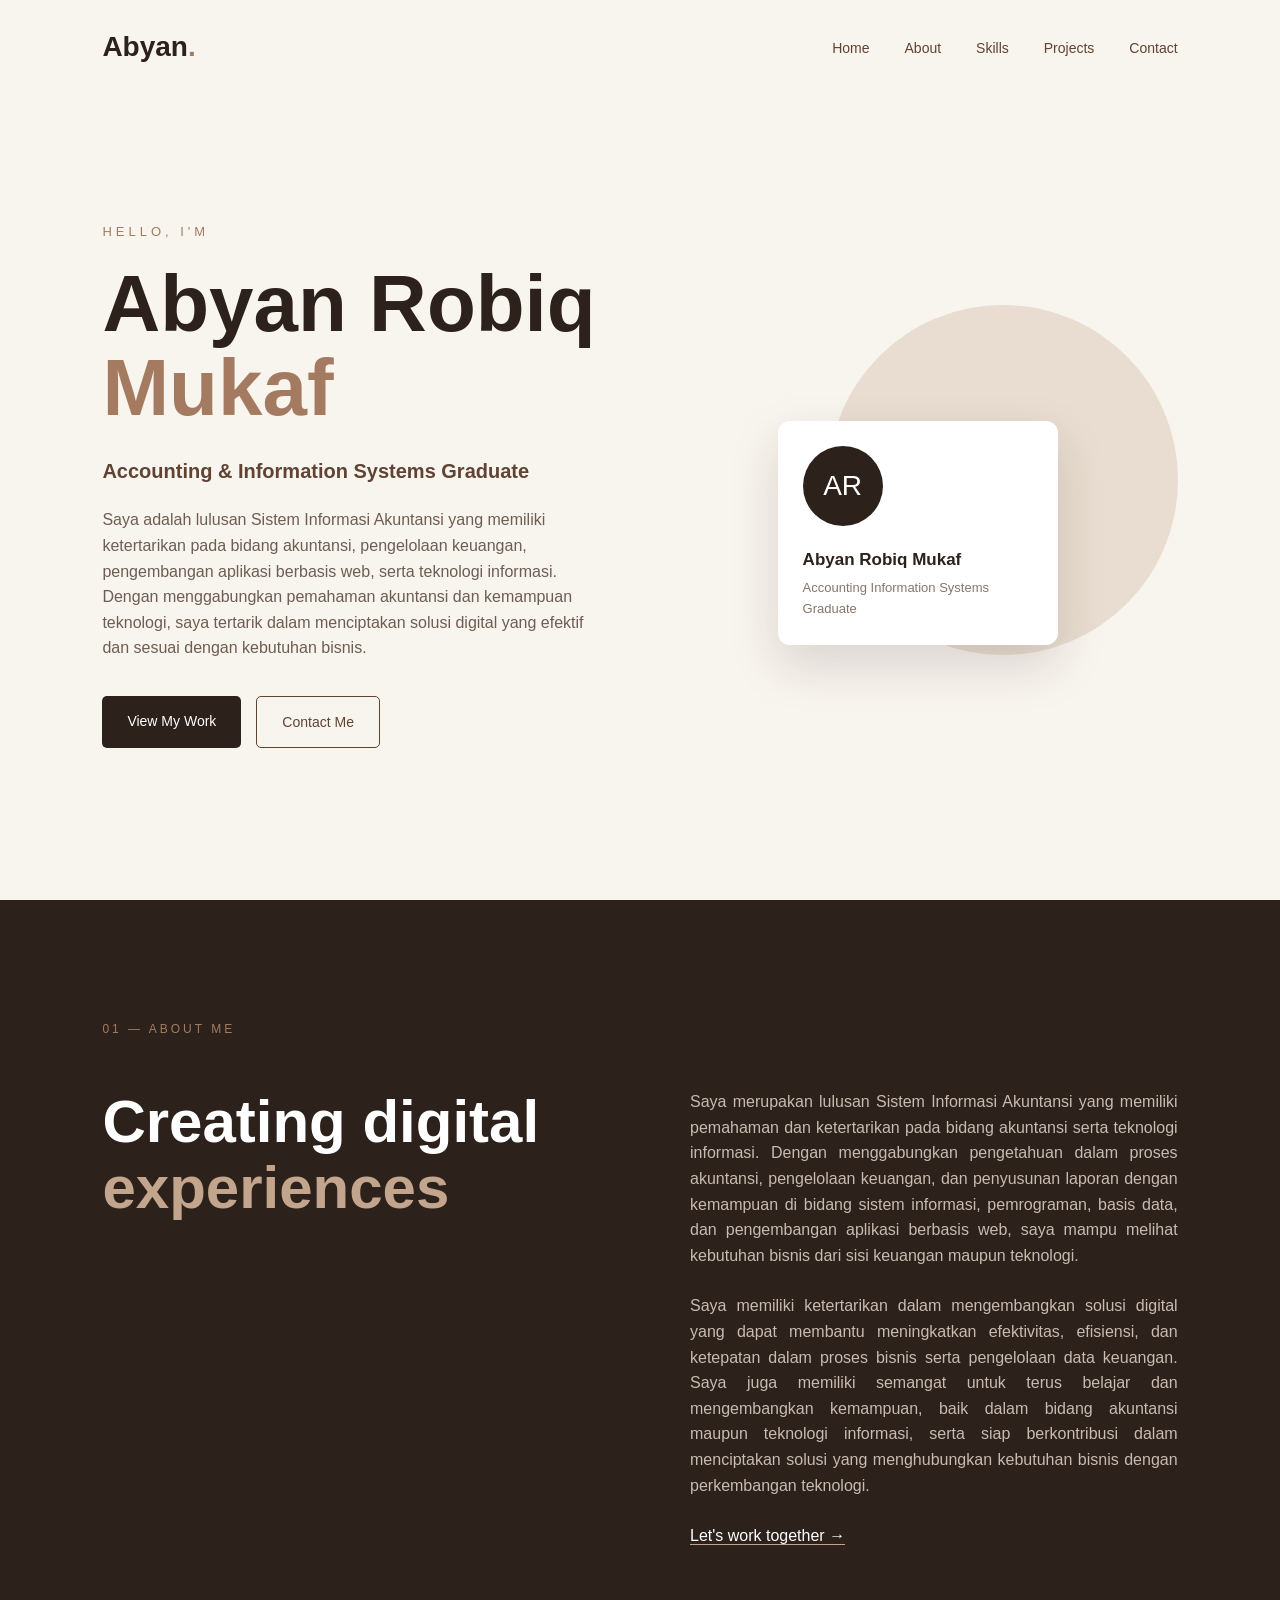
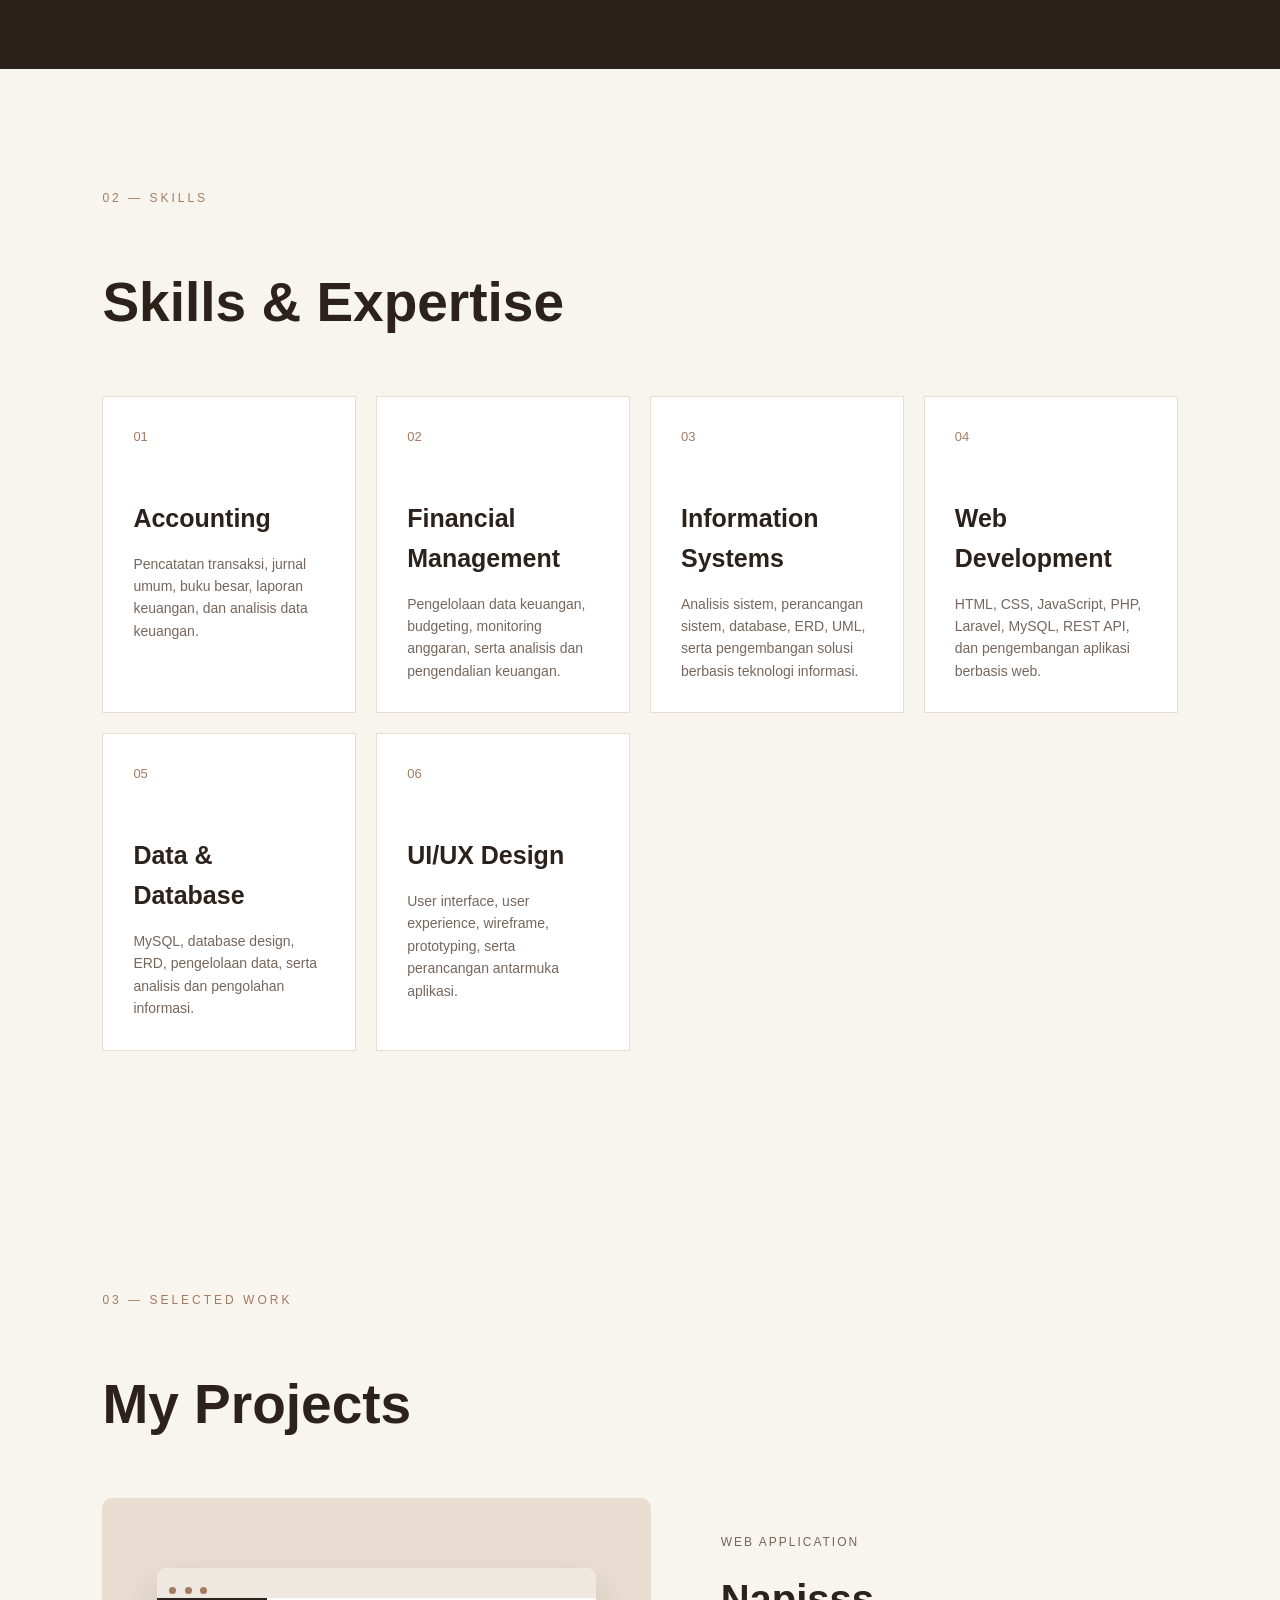
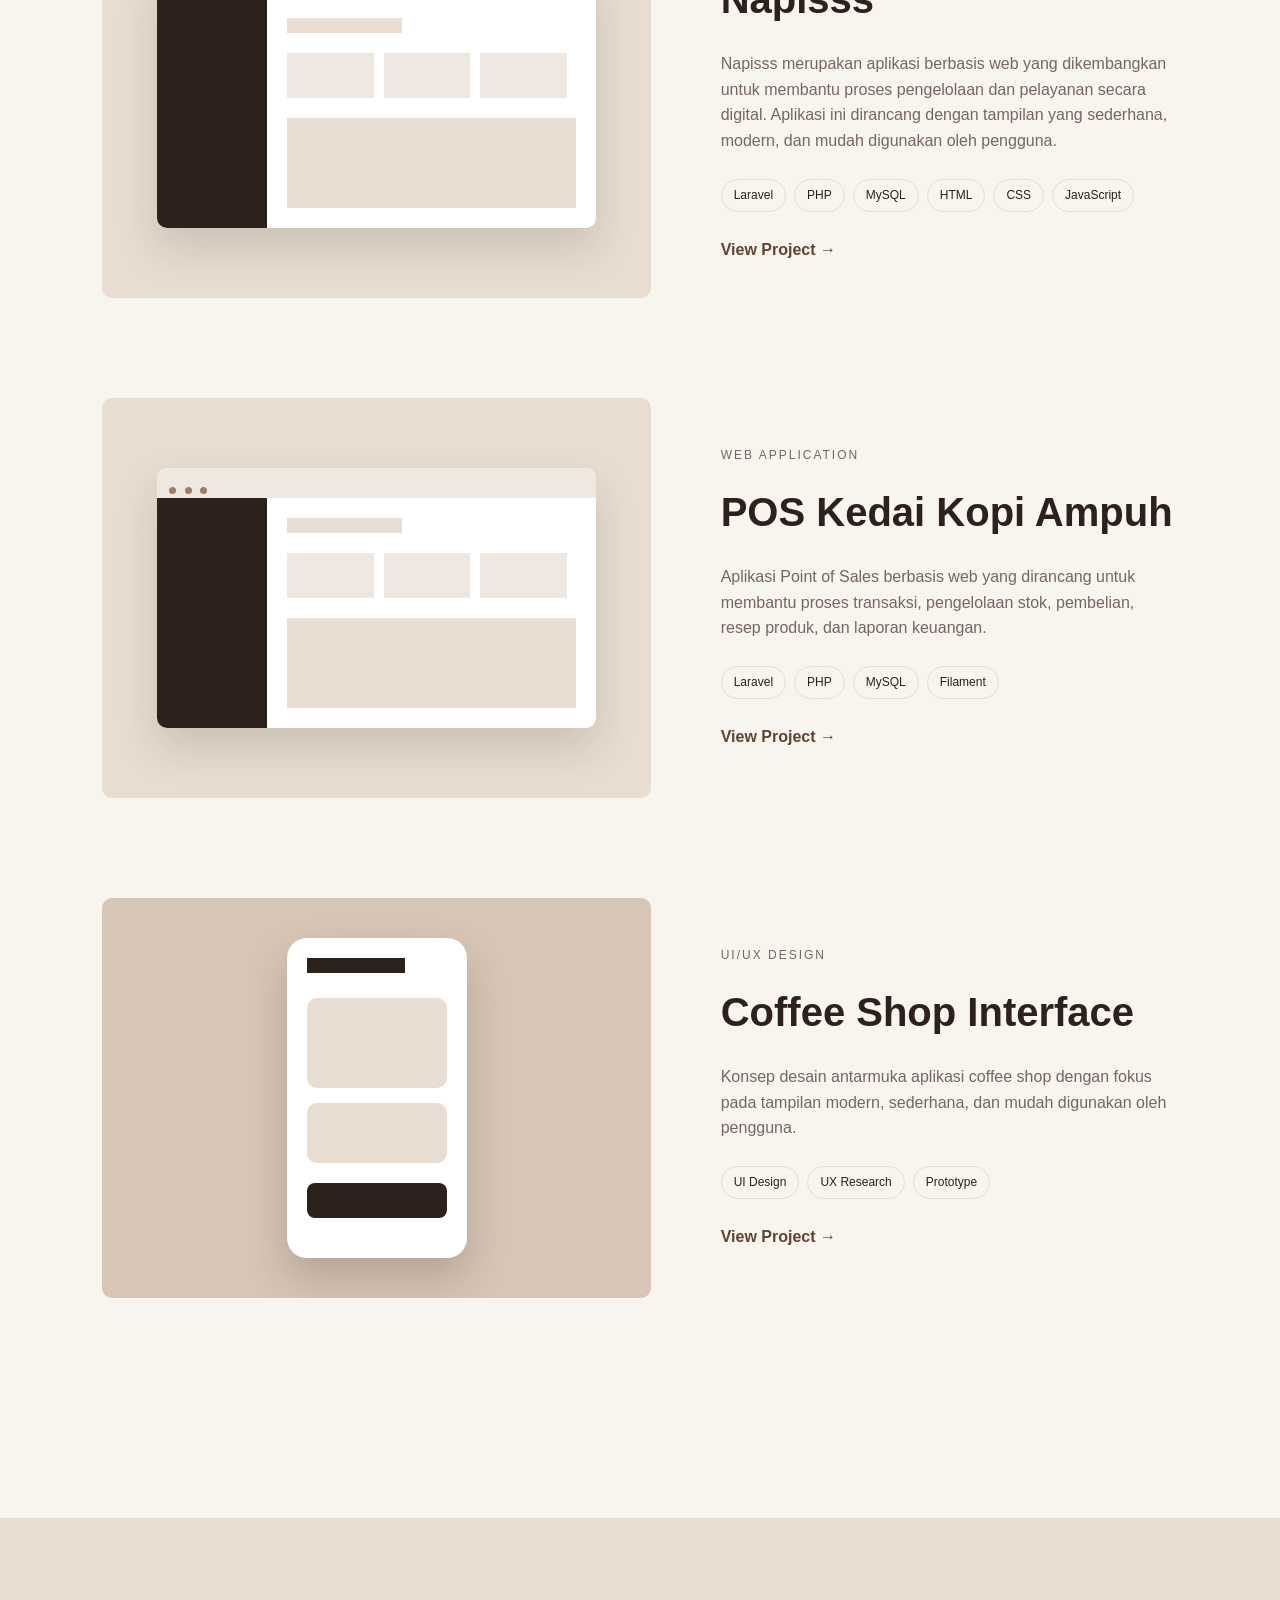
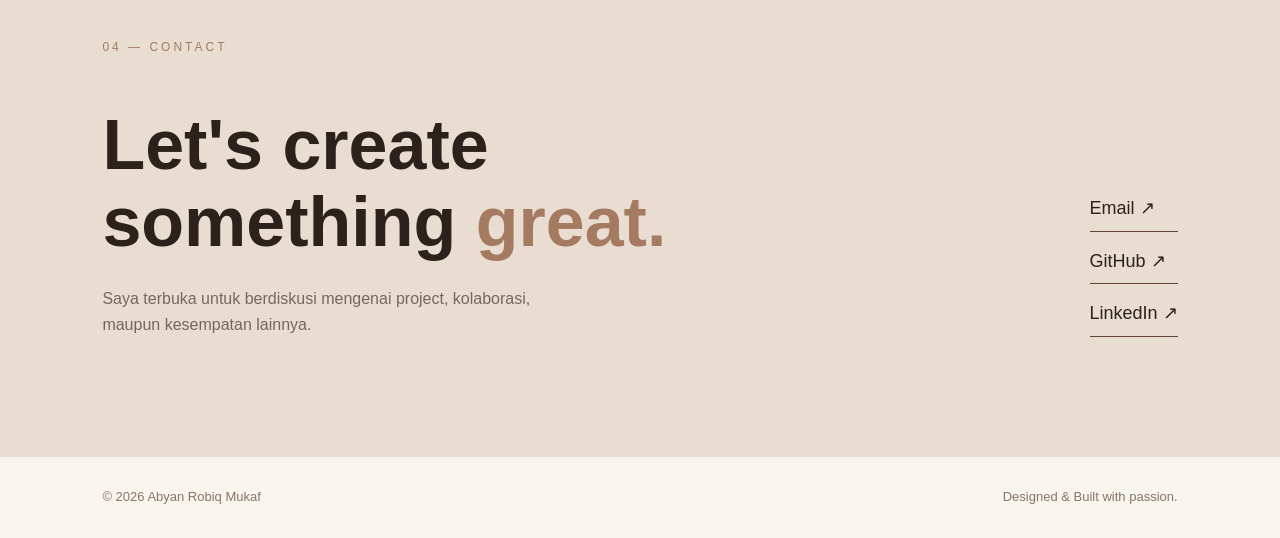
==== index.html @ 568ecbd1 "Rename Index.html to index.html" ====
<!DOCTYPE html>
<html lang="id">
<head>
    <meta charset="UTF-8">
    <meta name="viewport" content="width=device-width, initial-scale=1.0">

    <title>Abyan Robiq Mukaf | Portfolio</title>

    <link rel="stylesheet" href="style.css">
</head>

<body>

    <!-- NAVBAR -->
    <header class="header">
        <nav class="navbar">

            <a href="#home" class="logo">
                Abyan<span>.</span>
            </a>

            <ul class="nav-menu">
                <li><a href="#home">Home</a></li>
                <li><a href="#about">About</a></li>
                <li><a href="#skills">Skills</a></li>
                <li><a href="#projects">Projects</a></li>
                <li><a href="#contact">Contact</a></li>
            </ul>

            <button class="menu-toggle" id="menuToggle">
                ☰
            </button>

        </nav>
    </header>


    <!-- HERO -->
    <section class="hero" id="home">

        <div class="hero-content">

            <p class="small-title">
                HELLO, I'M
            </p>

            <h1>
                Abyan Robiq<br>
                <span>Mukaf</span>
            </h1>

            <h2>
                Accounting & Information Systems Graduate
            </h2>

            <p class="hero-description">
                Saya adalah lulusan Sistem Informasi Akuntansi yang memiliki ketertarikan pada bidang akuntansi, pengelolaan keuangan, pengembangan aplikasi berbasis web, serta teknologi informasi. Dengan menggabungkan pemahaman akuntansi dan kemampuan teknologi, saya tertarik dalam menciptakan solusi digital yang efektif dan sesuai dengan kebutuhan bisnis.
            </p>

            <div class="hero-buttons">

                <a href="#projects" class="btn primary-btn">
                    View My Work
                </a>

                <a href="#contact" class="btn secondary-btn">
                    Contact Me
                </a>

            </div>

        </div>


        <div class="hero-visual">

            <div class="circle-background"></div>

            <div class="profile-card">

                <div class="profile-icon">
                    AR
                </div>

                <div class="profile-info">
    <h3>Abyan Robiq Mukaf</h3>
    <p>Accounting Information Systems Graduate</p>
</div>

            </div>

        </div>

    </section>


    <!-- ABOUT -->
    <section class="about section" id="about">

        <div class="section-label">
            01 — ABOUT ME
        </div>

        <div class="about-content">

            <div class="about-title">

                <h2>
                    Creating digital<br>
                    <span>experiences</span>
                </h2>

            </div>

            <div class="about-text">

                <p>
                   Saya merupakan lulusan Sistem Informasi Akuntansi yang memiliki pemahaman dan ketertarikan pada bidang akuntansi serta teknologi informasi. Dengan menggabungkan pengetahuan dalam proses akuntansi, pengelolaan keuangan, dan penyusunan laporan dengan kemampuan di bidang sistem informasi, pemrograman, basis data, dan pengembangan aplikasi berbasis web, saya mampu melihat kebutuhan bisnis dari sisi keuangan maupun teknologi.
                </p>
                <p>
    Saya memiliki ketertarikan dalam mengembangkan solusi digital yang dapat membantu meningkatkan efektivitas, efisiensi, dan ketepatan dalam proses bisnis serta pengelolaan data keuangan. Saya juga memiliki semangat untuk terus belajar dan mengembangkan kemampuan, baik dalam bidang akuntansi maupun teknologi informasi, serta siap berkontribusi dalam menciptakan solusi yang menghubungkan kebutuhan bisnis dengan perkembangan teknologi.
                </p>

                <a href="#contact" class="text-link">
                    Let's work together →
                </a>

            </div>

        </div>

    </section>


    <!-- SKILLS -->
   <section class="skills section" id="skills">

    <div class="section-label">
        02 — SKILLS
    </div>

    <h2 class="section-title">
        Skills & Expertise
    </h2>

    <div class="skills-grid">

        <div class="skill-card">
            <div class="skill-number">01</div>
            <h3>Accounting</h3>
            <p>
                Pencatatan transaksi, jurnal umum,
                buku besar, laporan keuangan,
                dan analisis data keuangan.
            </p>
        </div>

        <div class="skill-card">
            <div class="skill-number">02</div>
            <h3>Financial Management</h3>
            <p>
                Pengelolaan data keuangan, budgeting,
                monitoring anggaran, serta analisis
                dan pengendalian keuangan.
            </p>
        </div>

        <div class="skill-card">
            <div class="skill-number">03</div>
            <h3>Information Systems</h3>
            <p>
                Analisis sistem, perancangan sistem,
                database, ERD, UML, serta pengembangan
                solusi berbasis teknologi informasi.
            </p>
        </div>

        <div class="skill-card">
            <div class="skill-number">04</div>
            <h3>Web Development</h3>
            <p>
                HTML, CSS, JavaScript, PHP, Laravel,
                MySQL, REST API, dan pengembangan
                aplikasi berbasis web.
            </p>
        </div>

        <div class="skill-card">
            <div class="skill-number">05</div>
            <h3>Data & Database</h3>
            <p>
                MySQL, database design, ERD,
                pengelolaan data, serta analisis
                dan pengolahan informasi.
            </p>
        </div>

        <div class="skill-card">
            <div class="skill-number">06</div>
            <h3>UI/UX Design</h3>
            <p>
                User interface, user experience,
                wireframe, prototyping, serta
                perancangan antarmuka aplikasi.
            </p>
        </div>

    </div>

</section>


    <!-- PROJECTS -->
    <section class="projects section" id="projects">

        <div class="section-label">
            03 — SELECTED WORK
        </div>

        <h2 class="section-title">
            My Projects
        </h2>

        <!-- PROJECT 1 -->
<div class="project-card">

    <div class="project-image project-one">

        <div class="mockup-window">

            <div class="window-header">
                <span></span>
                <span></span>
                <span></span>
            </div>

            <div class="dashboard-content">

                <div class="dashboard-sidebar"></div>

                <div class="dashboard-main">

                    <div class="dashboard-title"></div>

                    <div class="dashboard-boxes">
                        <div></div>
                        <div></div>
                        <div></div>
                    </div>

                    <div class="dashboard-chart"></div>

                </div>

            </div>

        </div>

    </div>


    <div class="project-info">

        <p class="project-category">
            WEB APPLICATION
        </p>

        <h3>
            Napisss
        </h3>

        <p>
            Napisss merupakan aplikasi berbasis web yang dikembangkan
            untuk membantu proses pengelolaan dan pelayanan secara digital.
            Aplikasi ini dirancang dengan tampilan yang sederhana,
            modern, dan mudah digunakan oleh pengguna.
        </p>

        <div class="project-tech">

            <span>Laravel</span>
            <span>PHP</span>
            <span>MySQL</span>
            <span>HTML</span>
            <span>CSS</span>
            <span>JavaScript</span>

        </div>

        <a
            href="http://napisss.poyekterapan1.com/"
            class="project-link"
            target="_blank"
        >
            View Project →
        </a>

    </div>

</div>

</div>
        <!-- PROJECT 2 -->
        <div class="project-card">

            <div class="project-image project-one">

                <div class="mockup-window">

                    <div class="window-header">
                        <span></span>
                        <span></span>
                        <span></span>
                    </div>

                    <div class="dashboard-content">

                        <div class="dashboard-sidebar"></div>

                        <div class="dashboard-main">

                            <div class="dashboard-title"></div>

                            <div class="dashboard-boxes">
                                <div></div>
                                <div></div>
                                <div></div>
                            </div>

                            <div class="dashboard-chart"></div>

                        </div>

                    </div>

                </div>

            </div>


            <div class="project-info">

                <p class="project-category">
                    WEB APPLICATION
                </p>

                <h3>
                    POS Kedai Kopi Ampuh
                </h3>

                <p>
                    Aplikasi Point of Sales berbasis web yang dirancang
                    untuk membantu proses transaksi, pengelolaan stok,
                    pembelian, resep produk, dan laporan keuangan.
                </p>

                <div class="project-tech">
                    <span>Laravel</span>
                    <span>PHP</span>
                    <span>MySQL</span>
                    <span>Filament</span>
                </div>

                <a href="project-pos.html" class="project-link">
                    View Project →
                </a>

            </div>

        </div>

        <!-- PROJECT 3 -->
        <div class="project-card">

            <div class="project-image project-two">

                <div class="mobile-ui">

                    <div class="mobile-header"></div>

                    <div class="mobile-card"></div>

                    <div class="mobile-card small"></div>

                    <div class="mobile-button"></div>

                </div>

            </div>


            <div class="project-info">

                <p class="project-category">
                    UI/UX DESIGN
                </p>

                <h3>
                    Coffee Shop Interface
                </h3>

                <p>
                    Konsep desain antarmuka aplikasi coffee shop
                    dengan fokus pada tampilan modern, sederhana,
                    dan mudah digunakan oleh pengguna.
                </p>

                <div class="project-tech">
                    <span>UI Design</span>
                    <span>UX Research</span>
                    <span>Prototype</span>
                </div>

                <a href="#" class="project-link">
                    View Project →
                </a>

            </div>

        </div>

    </section>


    <!-- CONTACT -->
    <section class="contact section" id="contact">

        <div class="section-label">
            04 — CONTACT
        </div>

        <div class="contact-content">

            <div>

                <h2>
                    Let's create<br>
                    something <span>great.</span>
                </h2>

                <p>
                    Saya terbuka untuk berdiskusi mengenai project,
                    kolaborasi, maupun kesempatan lainnya.
                </p>

            </div>


            <div class="contact-links">

                <a href="mailto:abyanrobiqmukaf@gmail.com">
                    Email ↗
                </a>

                <a href="https://github.com/Abyanrobiq"
                    target="_blank">
                    GitHub ↗
                </a>

                <a  href="https://www.linkedin.com/in/username-kamu/"
                    target="_blank">
                    LinkedIn ↗
                </a>

            </div>

        </div>

    </section>


    <!-- FOOTER -->
    <footer>

        <p>
            © 2026 Abyan Robiq Mukaf
        </p>

        <p>
            Designed & Built with passion.
        </p>

    </footer>


    <script src="script.js"></script>

</body>
</html>
---- style.css ----
* {
  margin: 0;
  padding: 0;
  box-sizing: border-box;
  }

html {
scroll-behavior: smooth;
}

body {
font-family: Arial, sans-serif;
background: #f8f4ee;
color: #2c211b;
line-height: 1.6;
}

a {
text-decoration: none;
color: inherit;
}

ul {
list-style: none;
}

/* =========================
NAVBAR
========================= */

.header {
width: 100%;
padding: 25px 8%;
position: absolute;
top: 0;
left: 0;
z-index: 1000;
}

.navbar {
display: flex;
align-items: center;
justify-content: space-between;
}

.logo {
font-size: 28px;
font-weight: bold;
}

.logo span {
color: #a47b61;
}

.nav-menu {
display: flex;
gap: 35px;
}

.nav-menu a {
color: #604333;
font-size: 14px;
transition: 0.3s;
}

.nav-menu a:hover {
color: #a47b61;
}

.menu-toggle {
display: none;
border: none;
background: none;
font-size: 25px;
cursor: pointer;
}

/* =========================
HERO
========================= */

.hero {
min-height: 100vh;
padding: 150px 8% 80px;
display: flex;
align-items: center;
justify-content: space-between;
gap: 50px;
}

.hero-content {
max-width: 650px;
}

.small-title {
font-size: 13px;
letter-spacing: 4px;
color: #a47b61;
margin-bottom: 20px;
}

.hero h1 {
font-size: 80px;
line-height: 1.05;
}

.hero h1 span {
color: #a47b61;
}

.hero h2 {
font-size: 20px;
color: #604333;
margin-top: 25px;
}

.hero-description {
max-width: 500px;
margin-top: 20px;
color: #6d5d52;
}

.hero-buttons {
display: flex;
gap: 15px;
margin-top: 35px;
}

.btn {
padding: 14px 25px;
border-radius: 5px;
font-size: 14px;
transition: 0.3s;
}

.primary-btn {
background: #2c211b;
color: white;
}

.primary-btn:hover {
background: #604333;
}

.secondary-btn {
border: 1px solid #604333;
color: #604333;
}

.secondary-btn:hover {
background: #e8ddd0;
}

/* =========================
HERO VISUAL
========================= */

.hero-visual {
width: 400px;
height: 400px;
position: relative;
}

.circle-background {
width: 350px;
height: 350px;
border-radius: 50%;
background: #e8ddd0;
position: absolute;
top: 20px;
right: 0;
}

.profile-card {
position: absolute;
width: 280px;
padding: 25px;
background: white;
border-radius: 12px;
box-shadow: 0 20px 50px rgba(44, 33, 27, 0.15);
bottom: 40px;
left: 0;
}

.profile-icon {
width: 80px;
height: 80px;
display: flex;
align-items: center;
justify-content: center;
border-radius: 50%;
background: #2c211b;
color: white;
font-size: 28px;
margin-bottom: 20px;
}

.profile-info h3 {
font-size: 17px;
}

.profile-info p {
color: #88766a;
font-size: 13px;
margin-top: 5px;
}

/* =========================
SECTION
========================= */

.section {
padding: 120px 8%;
}

.section-label {
font-size: 12px;
letter-spacing: 3px;
color: #a47b61;
margin-bottom: 50px;
}

.section-title {
font-size: 55px;
margin-bottom: 50px;
}

/* =========================
ABOUT
========================= */

.about {
background: #2c211b;
color: white;
}

.about-content {
display: grid;
grid-template-columns: 1fr 1fr;
gap: 100px;
}

.about-title h2 {
font-size: 60px;
line-height: 1.1;
}

.about-title span {
color: #c3a58d;
}

.about-text {
color: #c9bbb0;
max-width: 500px;
}

.about-text p {
text-align: justify;
margin-bottom: 25px;
}

.text-link {
color: white;
border-bottom: 1px solid #c3a58d;
}

/* =========================
SKILLS
========================= */

.skills-grid {
display: grid;
grid-template-columns: repeat(4, 1fr);
gap: 20px;
}

.skill-card {
padding: 30px;
background: white;
border: 1px solid #e8ddd0;
transition: 0.3s;
}

.skill-card:hover {
transform: translateY(-8px);
}

.skill-number {
color: #a47b61;
font-size: 13px;
margin-bottom: 50px;
}

.skill-card h3 {
font-size: 25px;
margin-bottom: 15px;
}

.skill-card p {
color: #75675d;
font-size: 14px;
}

/* =========================
PROJECTS
========================= */

.project-card {
display: grid;
grid-template-columns: 1.2fr 1fr;
gap: 70px;
align-items: center;
margin-bottom: 100px;
}

.project-image {
min-height: 400px;
display: flex;
align-items: center;
justify-content: center;
border-radius: 10px;
overflow: hidden;
}

.project-one {
background: #e8ddd0;
}

.project-two {
background: #d7c5b5;
}

/* =========================
DASHBOARD
========================= */

.mockup-window {
width: 80%;
background: white;
border-radius: 10px;
overflow: hidden;
box-shadow: 0 20px 40px rgba(44, 33, 27, 0.15);
}

.window-header {
height: 30px;
padding: 8px 12px;
background: #eee8e1;
}

.window-header span {
display: inline-block;
width: 7px;
height: 7px;
border-radius: 50%;
background: #a47b61;
margin-right: 4px;
}

.dashboard-content {
display: flex;
height: 230px;
}

.dashboard-sidebar {
width: 25%;
background: #2c211b;
}

.dashboard-main {
width: 75%;
padding: 20px;
}

.dashboard-title {
width: 40%;
height: 15px;
background: #e8ddd0;
margin-bottom: 20px;
}

.dashboard-boxes {
display: flex;
gap: 10px;
}

.dashboard-boxes div {
width: 30%;
height: 45px;
background: #eee8e1;
}

.dashboard-chart {
height: 90px;
margin-top: 20px;
background: #e8ddd0;
}

/* =========================
MOBILE UI
========================= */

.mobile-ui {
width: 180px;
height: 320px;
background: white;
border-radius: 20px;
padding: 20px;
box-shadow: 0 20px 40px rgba(44, 33, 27, 0.2);
}

.mobile-header {
width: 70%;
height: 15px;
background: #2c211b;
margin-bottom: 25px;
}

.mobile-card {
width: 100%;
height: 90px;
border-radius: 10px;
background: #e8ddd0;
margin-bottom: 15px;
}

.mobile-card.small {
height: 60px;
}

.mobile-button {
width: 100%;
height: 35px;
border-radius: 8px;
background: #2c211b;
margin-top: 20px;
}

/* =========================
PROJECT INFO
========================= */

.project-category {
color: #a47b61;
font-size: 12px;
letter-spacing: 2px;
margin-bottom: 15px;
}

.project-info h3 {
font-size: 40px;
margin-bottom: 20px;
}

.project-info > p {
color: #75675d;
}

.project-tech {
display: flex;
flex-wrap: wrap;
gap: 8px;
margin: 25px 0;
}

.project-tech span {
padding: 6px 12px;
border: 1px solid #e8ddd0;
border-radius: 20px;
font-size: 12px;
}

.project-link {
color: #604333;
font-weight: bold;
}

/* =========================
CONTACT
========================= */

.contact {
background: #e8ddd0;
}

.contact-content {
display: flex;
justify-content: space-between;
align-items: end;
gap: 50px;
}

.contact h2 {
font-size: 70px;
line-height: 1.1;
}

.contact h2 span {
color: #a47b61;
}

.contact-content p {
max-width: 450px;
margin-top: 25px;
color: #75675d;
}

.contact-links {
display: flex;
flex-direction: column;
gap: 15px;
}

.contact-links a {
font-size: 18px;
border-bottom: 1px solid #604333;
padding-bottom: 8px;
}

/* =========================
FOOTER
========================= */

footer {
padding: 30px 8%;
display: flex;
justify-content: space-between;
color: #88766a;
font-size: 13px;
}

/* =========================
RESPONSIVE TABLET
========================= */

@media (max-width: 900px) {

```
.header {
    padding: 20px 6%;
}

.nav-menu {
    position: absolute;
    top: 75px;
    right: 6%;

    display: none;

    width: 220px;

    padding: 25px;

    flex-direction: column;
    gap: 20px;

    background: #ffffff;

    border-radius: 10px;

    box-shadow: 0 10px 30px rgba(0, 0, 0, 0.15);
}

.nav-menu.active {
    display: flex;
}

.menu-toggle {
    display: block;
}


.hero {
    min-height: auto;

    padding: 140px 6% 80px;

    flex-direction: column;

    align-items: flex-start;

    gap: 60px;
}

.hero-content {
    max-width: 100%;
}

.hero h1 {
    font-size: 65px;
}

.hero-visual {
    align-self: center;
}


.about-content {
    grid-template-columns: 1fr;
    gap: 40px;
}


.skills-grid {
    grid-template-columns: repeat(2, 1fr);
}


.project-card {
    grid-template-columns: 1fr;
    gap: 40px;
}


.contact-content {
    flex-direction: column;
    align-items: flex-start;
}
```

}

/* =========================
RESPONSIVE MOBILE
========================= */

@media (max-width: 600px) {

```
body {
    overflow-x: hidden;
}


.header {
    padding: 20px 6%;
}

.logo {
    font-size: 24px;
}


.hero {
    padding: 120px 6% 70px;
    gap: 50px;
}

.small-title {
    font-size: 11px;
    letter-spacing: 3px;
}

.hero h1 {
    font-size: 48px;
    line-height: 1.1;
}

.hero h2 {
    font-size: 17px;
    margin-top: 20px;
}

.hero-description {
    font-size: 14px;
    text-align: justify;
}


.hero-buttons {
    width: 100%;
    flex-direction: column;
    gap: 12px;
}

.btn {
    width: 100%;
    text-align: center;
}


.hero-visual {
    width: 100%;
    height: 300px;
    display: flex;
    justify-content: center;
}

.circle-background {
    width: 270px;
    height: 270px;

    top: 10px;

    left: 50%;
    right: auto;

    transform: translateX(-50%);
}

.profile-card {
    width: 230px;

    left: 50%;
    bottom: 10px;

    transform: translateX(-50%);
}


.section {
    padding: 80px 6%;
}

.section-label {
    font-size: 10px;
    letter-spacing: 2px;
    margin-bottom: 35px;
}

.section-title {
    font-size: 40px;
    margin-bottom: 35px;
}


.about-title h2 {
    font-size: 42px;
}

.about-text {
    font-size: 14px;
}

.about-text p {
    text-align: justify;
    margin-bottom: 20px;
}


.skills-grid {
    grid-template-columns: 1fr;
    gap: 15px;
}

.skill-card {
    padding: 25px;
}

.skill-number {
    margin-bottom: 30px;
}


.project-card {
    grid-template-columns: 1fr;
    gap: 30px;
    margin-bottom: 70px;
}

.project-image {
    min-height: 280px;
    width: 100%;
}

.project-info h3 {
    font-size: 30px;
}

.project-info > p {
    font-size: 14px;
    text-align: justify;
}


.mockup-window {
    width: 85%;
}

.dashboard-content {
    height: 180px;
}

.dashboard-main {
    padding: 12px;
}

.dashboard-chart {
    height: 60px;
    margin-top: 12px;
}


.mobile-ui {
    width: 150px;
    height: 270px;
}


.project-tech {
    gap: 6px;
    margin: 20px 0;
}

.project-tech span {
    font-size: 11px;
    padding: 5px 10px;
}


.contact h2 {
    font-size: 45px;
}

.contact-content p {
    font-size: 14px;
    text-align: justify;
}

.contact-links {
    width: 100%;
}

.contact-links a {
    font-size: 16px;
}


footer {
    padding: 25px 6%;
    flex-direction: column;
    gap: 8px;
    font-size: 12px;
}
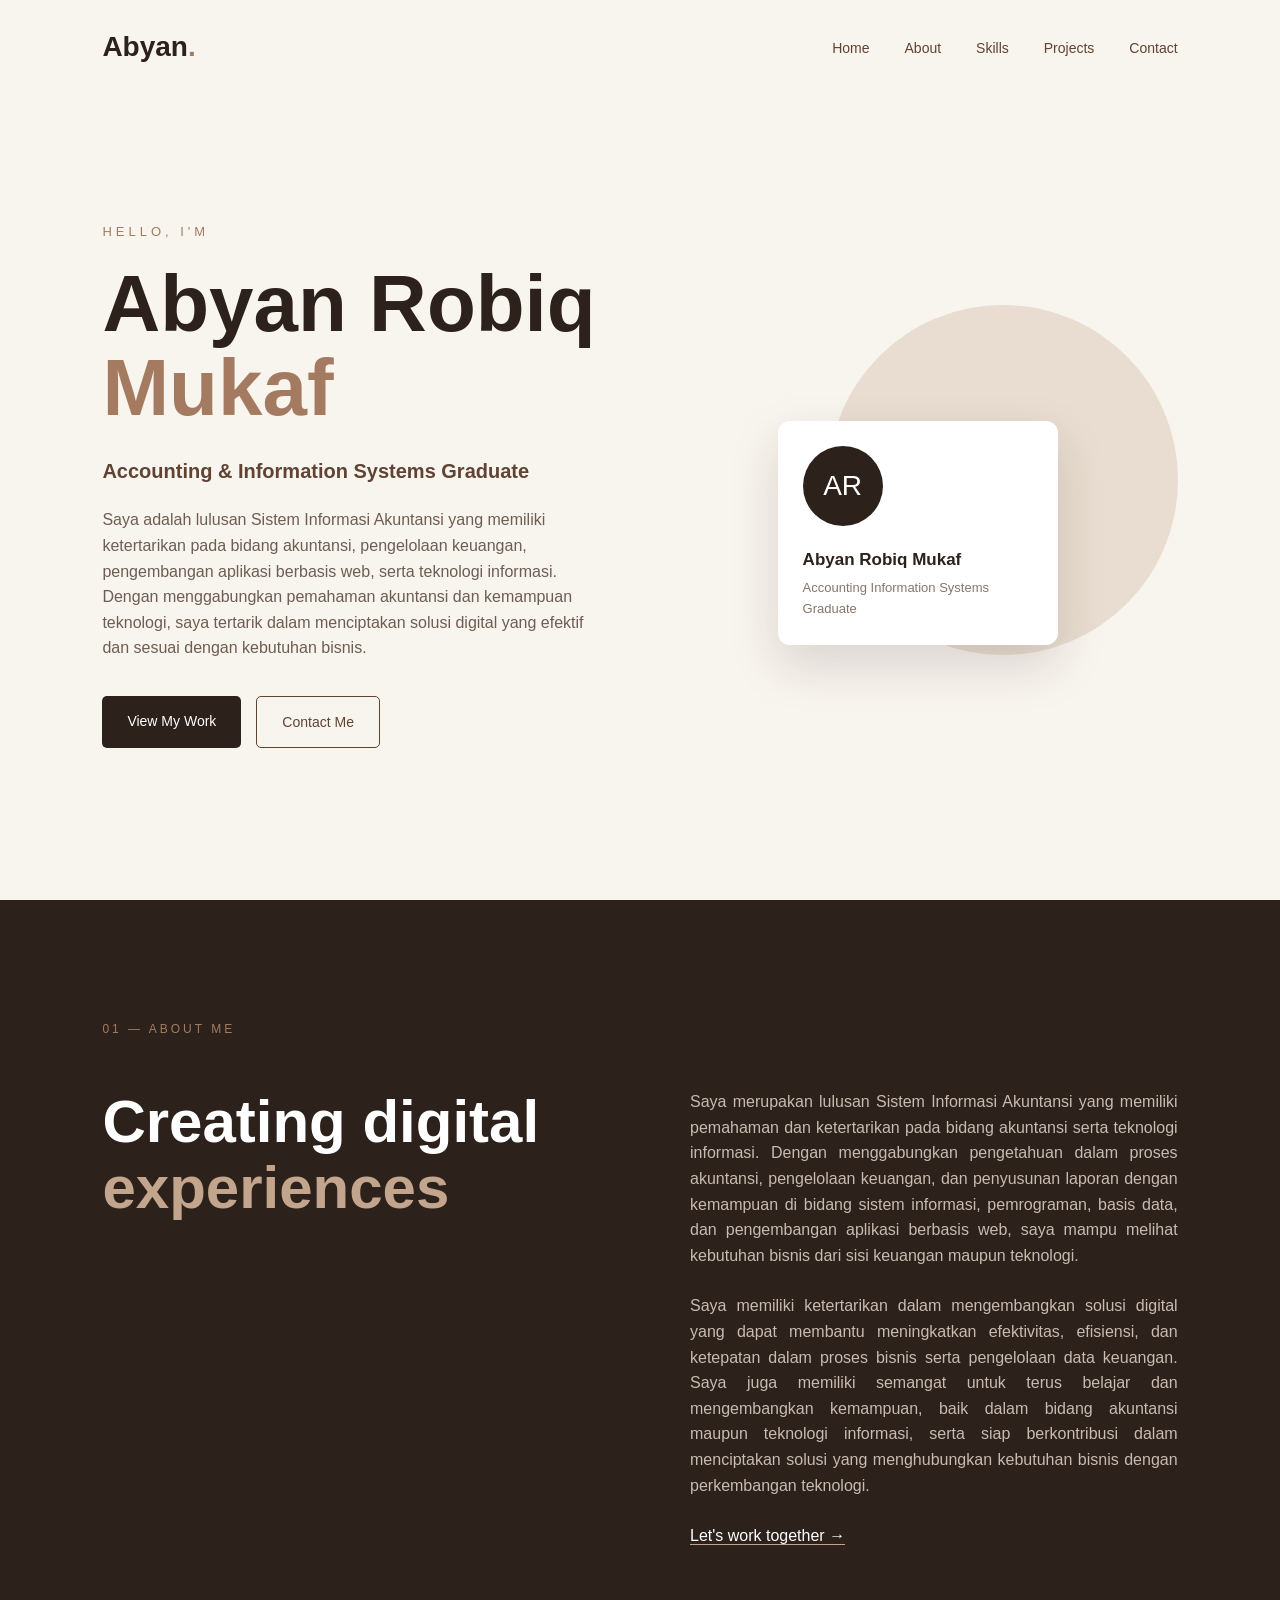
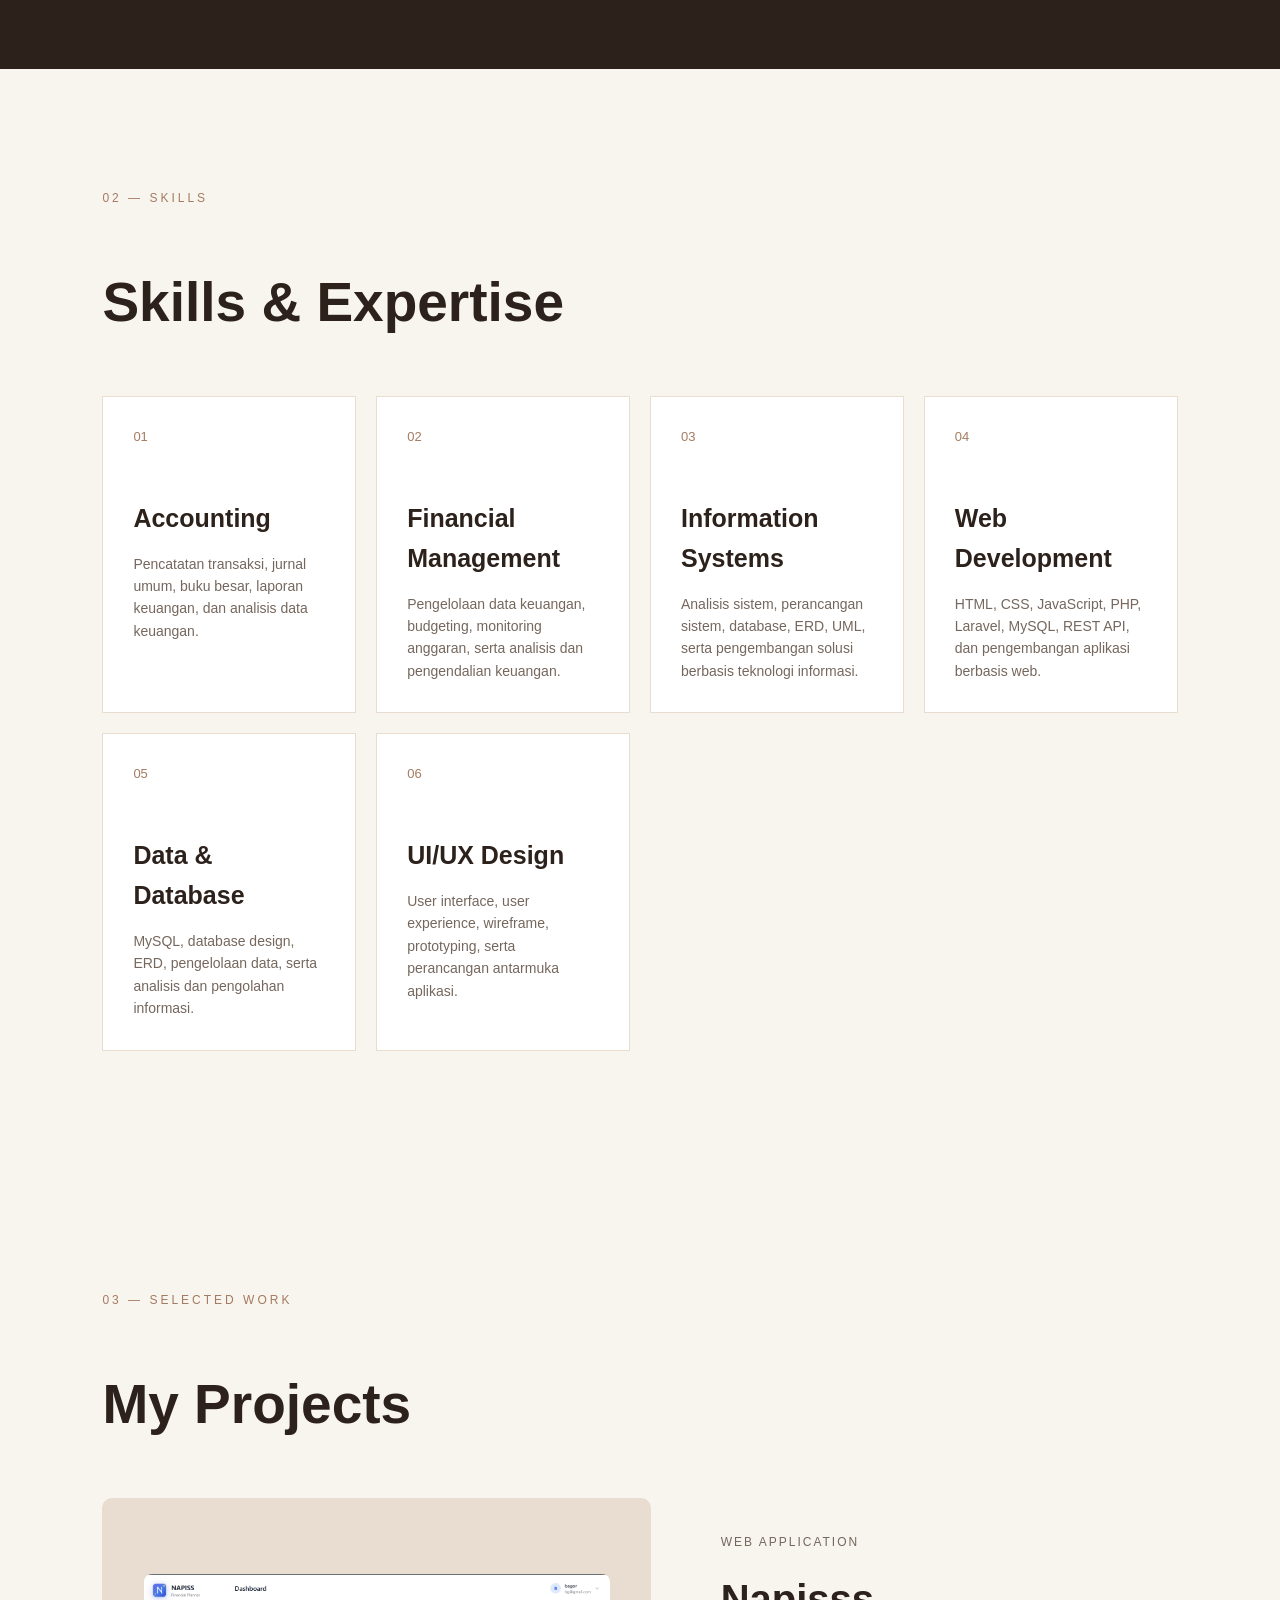
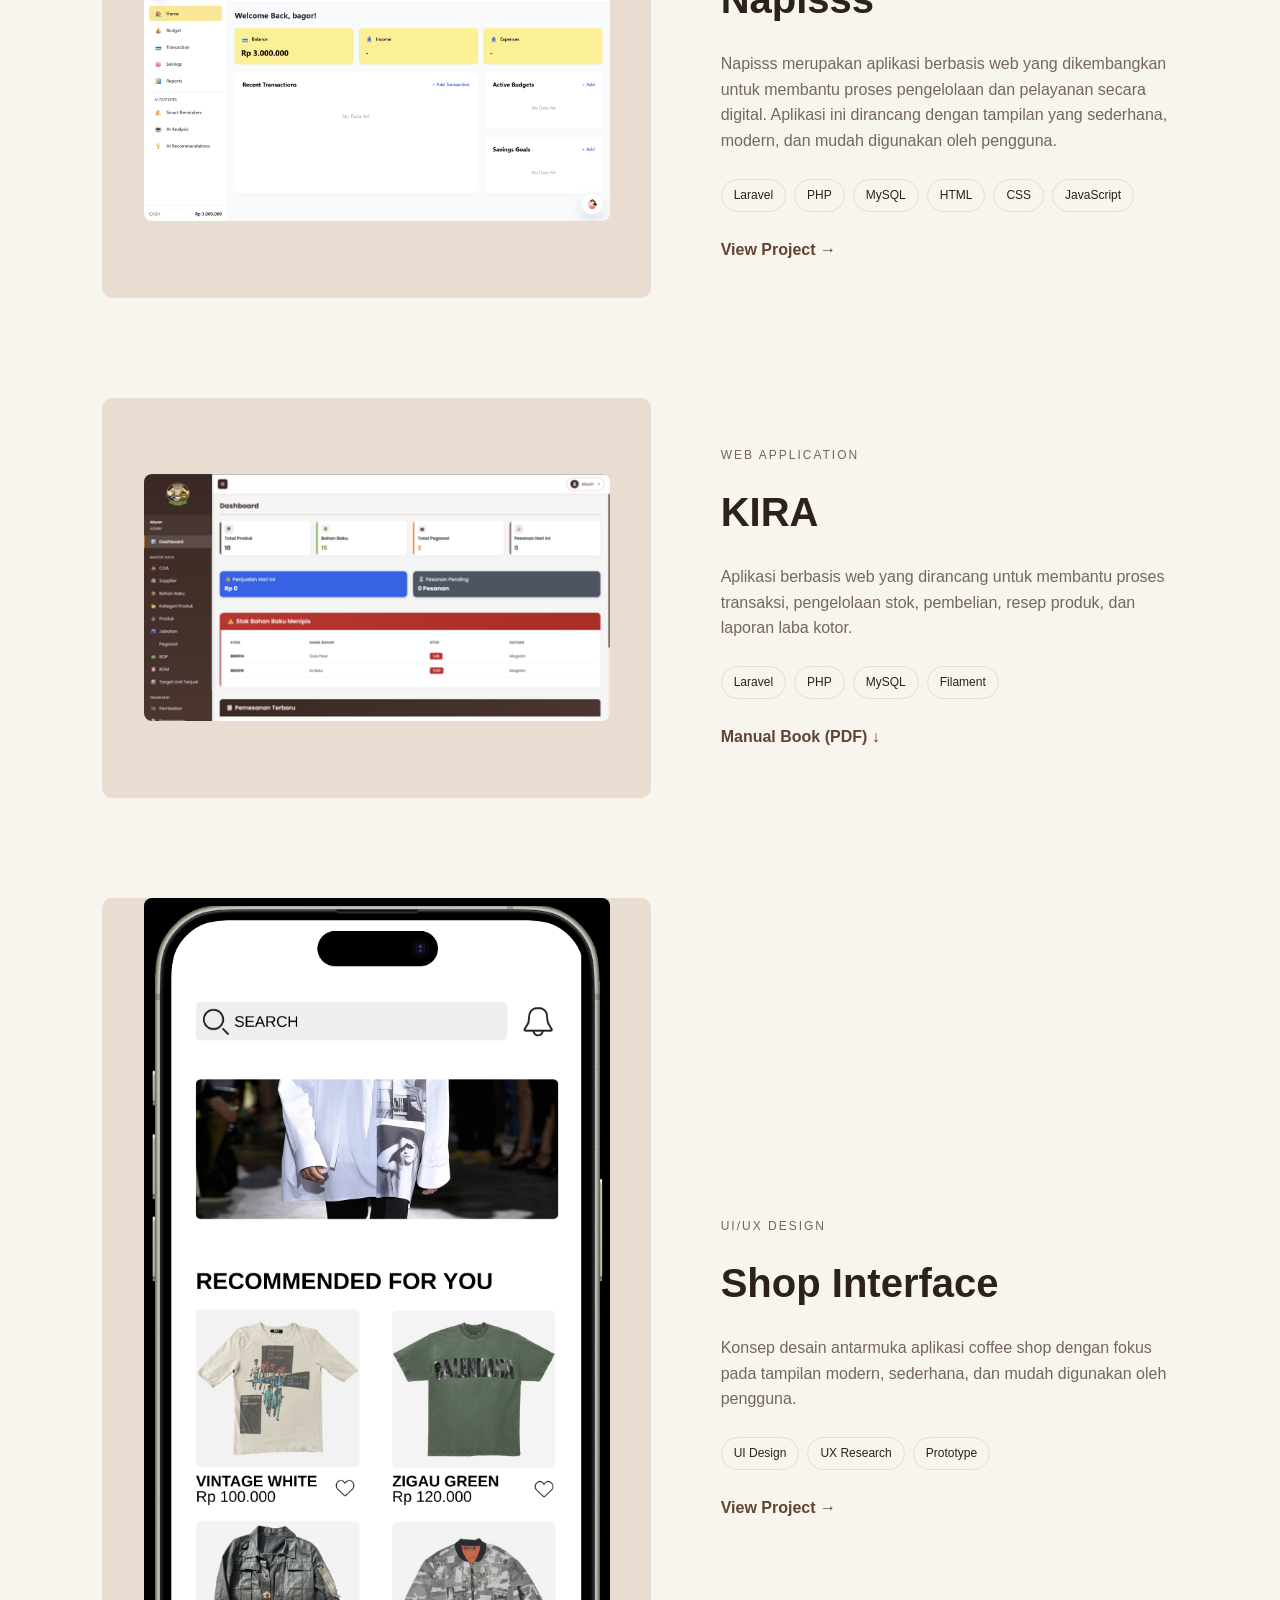
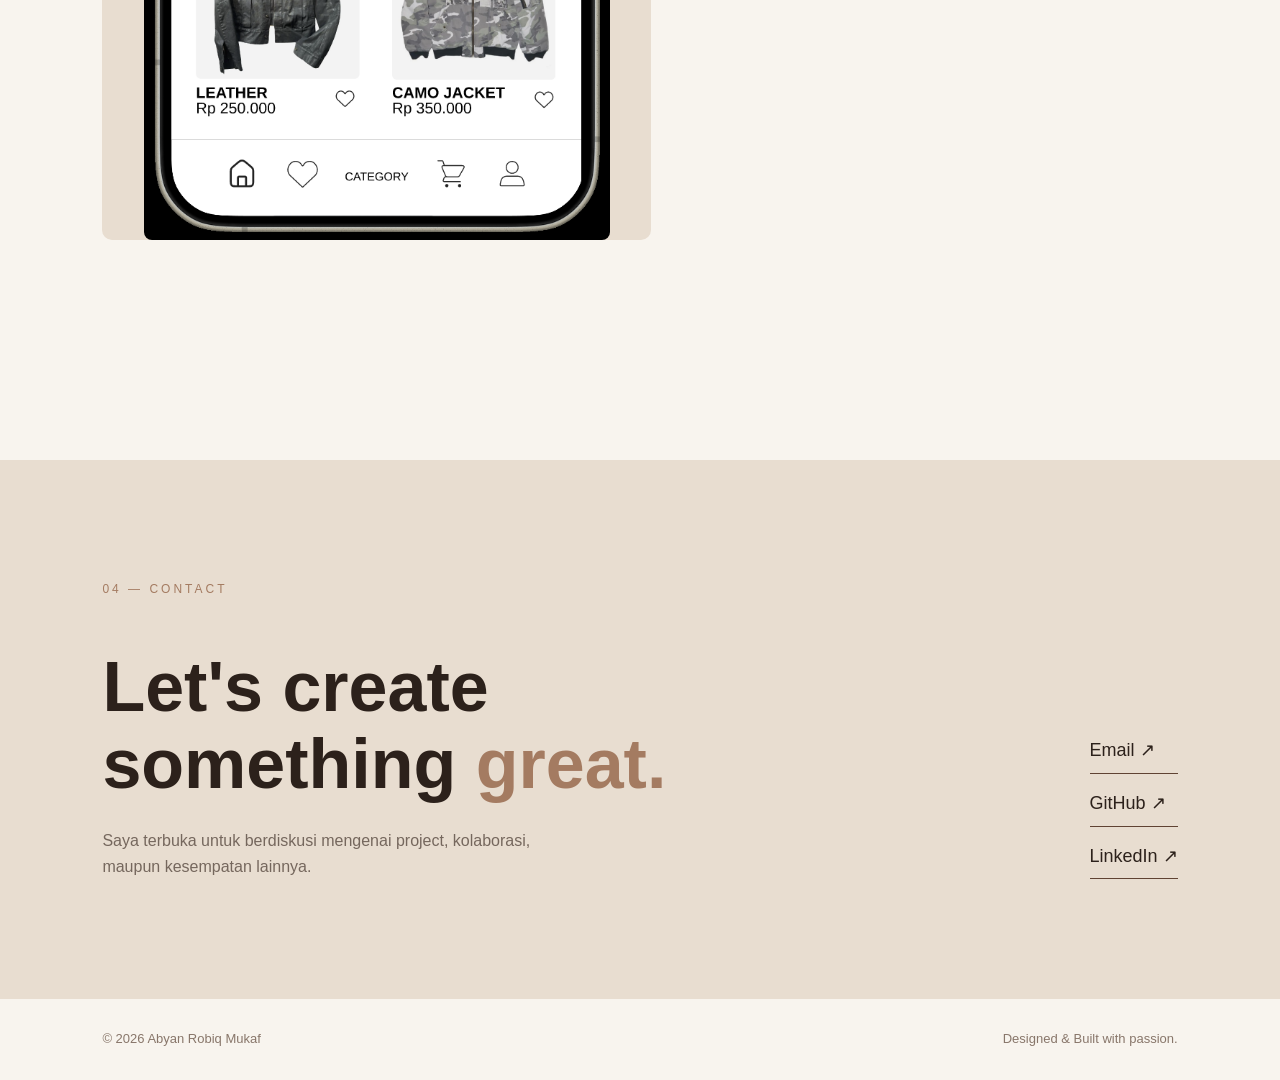
==== commit 677a959f: "Merge remote changes" ====
--- a/index.html
+++ b/index.html
@@ -225,37 +225,7 @@
 <div class="project-card">
 
     <div class="project-image project-one">
-
-        <div class="mockup-window">
-
-            <div class="window-header">
-                <span></span>
-                <span></span>
-                <span></span>
-            </div>
-
-            <div class="dashboard-content">
-
-                <div class="dashboard-sidebar"></div>
-
-                <div class="dashboard-main">
-
-                    <div class="dashboard-title"></div>
-
-                    <div class="dashboard-boxes">
-                        <div></div>
-                        <div></div>
-                        <div></div>
-                    </div>
-
-                    <div class="dashboard-chart"></div>
-
-                </div>
-
-            </div>
-
-        </div>
-
+        <img src="images/napiss-dashboard.png" alt="Napisss Dashboard Screenshot" class="project-screenshot">
     </div>
 
 
@@ -303,39 +273,9 @@
         <!-- PROJECT 2 -->
         <div class="project-card">
 
-            <div class="project-image project-one">
-
-                <div class="mockup-window">
-
-                    <div class="window-header">
-                        <span></span>
-                        <span></span>
-                        <span></span>
-                    </div>
-
-                    <div class="dashboard-content">
-
-                        <div class="dashboard-sidebar"></div>
-
-                        <div class="dashboard-main">
-
-                            <div class="dashboard-title"></div>
-
-                            <div class="dashboard-boxes">
-                                <div></div>
-                                <div></div>
-                                <div></div>
-                            </div>
-
-                            <div class="dashboard-chart"></div>
-
-                        </div>
-
-                    </div>
-
-                </div>
-
-            </div>
+         <div class="project-image project-one">
+        <img src="images/kedaikopi.png" alt="KedaiKopi Dashboard Screenshot" class="project-screenshot">
+    </div>
 
 
             <div class="project-info">
@@ -345,13 +285,13 @@
                 </p>
 
                 <h3>
-                    POS Kedai Kopi Ampuh
+                    KIRA
                 </h3>
 
                 <p>
-                    Aplikasi Point of Sales berbasis web yang dirancang
+                    Aplikasi berbasis web yang dirancang
                     untuk membantu proses transaksi, pengelolaan stok,
-                    pembelian, resep produk, dan laporan keuangan.
+                    pembelian, resep produk, dan laporan laba kotor.
                 </p>
 
                 <div class="project-tech">
@@ -361,9 +301,13 @@
                     <span>Filament</span>
                 </div>
 
-                <a href="project-pos.html" class="project-link">
-                    View Project →
-                </a>
+                <div class="project-links">
+
+    <a href="docs/KIRA_Manual Book 2026.pdf" class="project-link" target="_blank">
+        Manual Book (PDF) ↓
+    </a>
+
+</div>
 
             </div>
 
@@ -372,23 +316,9 @@
         <!-- PROJECT 3 -->
         <div class="project-card">
 
-            <div class="project-image project-two">
-
-                <div class="mobile-ui">
-
-                    <div class="mobile-header"></div>
-
-                    <div class="mobile-card"></div>
-
-                    <div class="mobile-card small"></div>
-
-                    <div class="mobile-button"></div>
-
-                </div>
-
-            </div>
-
-
+           <div class="project-image project-one">
+        <img src="images/Shop.png" alt="Shop Dashboard Screenshot" class="project-screenshot">
+    </div>
             <div class="project-info">
 
                 <p class="project-category">
@@ -396,7 +326,7 @@
                 </p>
 
                 <h3>
-                    Coffee Shop Interface
+                    Shop Interface
                 </h3>
 
                 <p>
@@ -411,7 +341,7 @@
                     <span>Prototype</span>
                 </div>
 
-                <a href="#" class="project-link">
+                <a href="https://www.figma.com/proto/pvRp755vyvvzU2hereXX3X/Shop?node-id=2-2&t=mJ1dwmHOrjZfnAiz-1&scaling=scale-down&content-scaling=fixed&page-id=0%3A1&starting-point-node-id=3%3A118&show-proto-sidebar=1" class="project-link">
                     View Project →
                 </a>
 
--- a/style.css
+++ b/style.css
@@ -474,7 +474,25 @@
 color: #604333;
 font-weight: bold;
 }
-
+.project-image.project-one {
+    overflow: hidden;
+    display: flex;
+    align-items: center;
+    justify-content: center;
+}
+
+.project-screenshot {
+    width: 85%;
+    height: 85%;
+    object-fit: contain;
+    border-radius: 8px;
+    display: block;
+}
+.project-links {
+    display: flex;
+    gap: 20px;
+    flex-wrap: wrap;
+}
 /* =========================
 CONTACT
 ========================= */
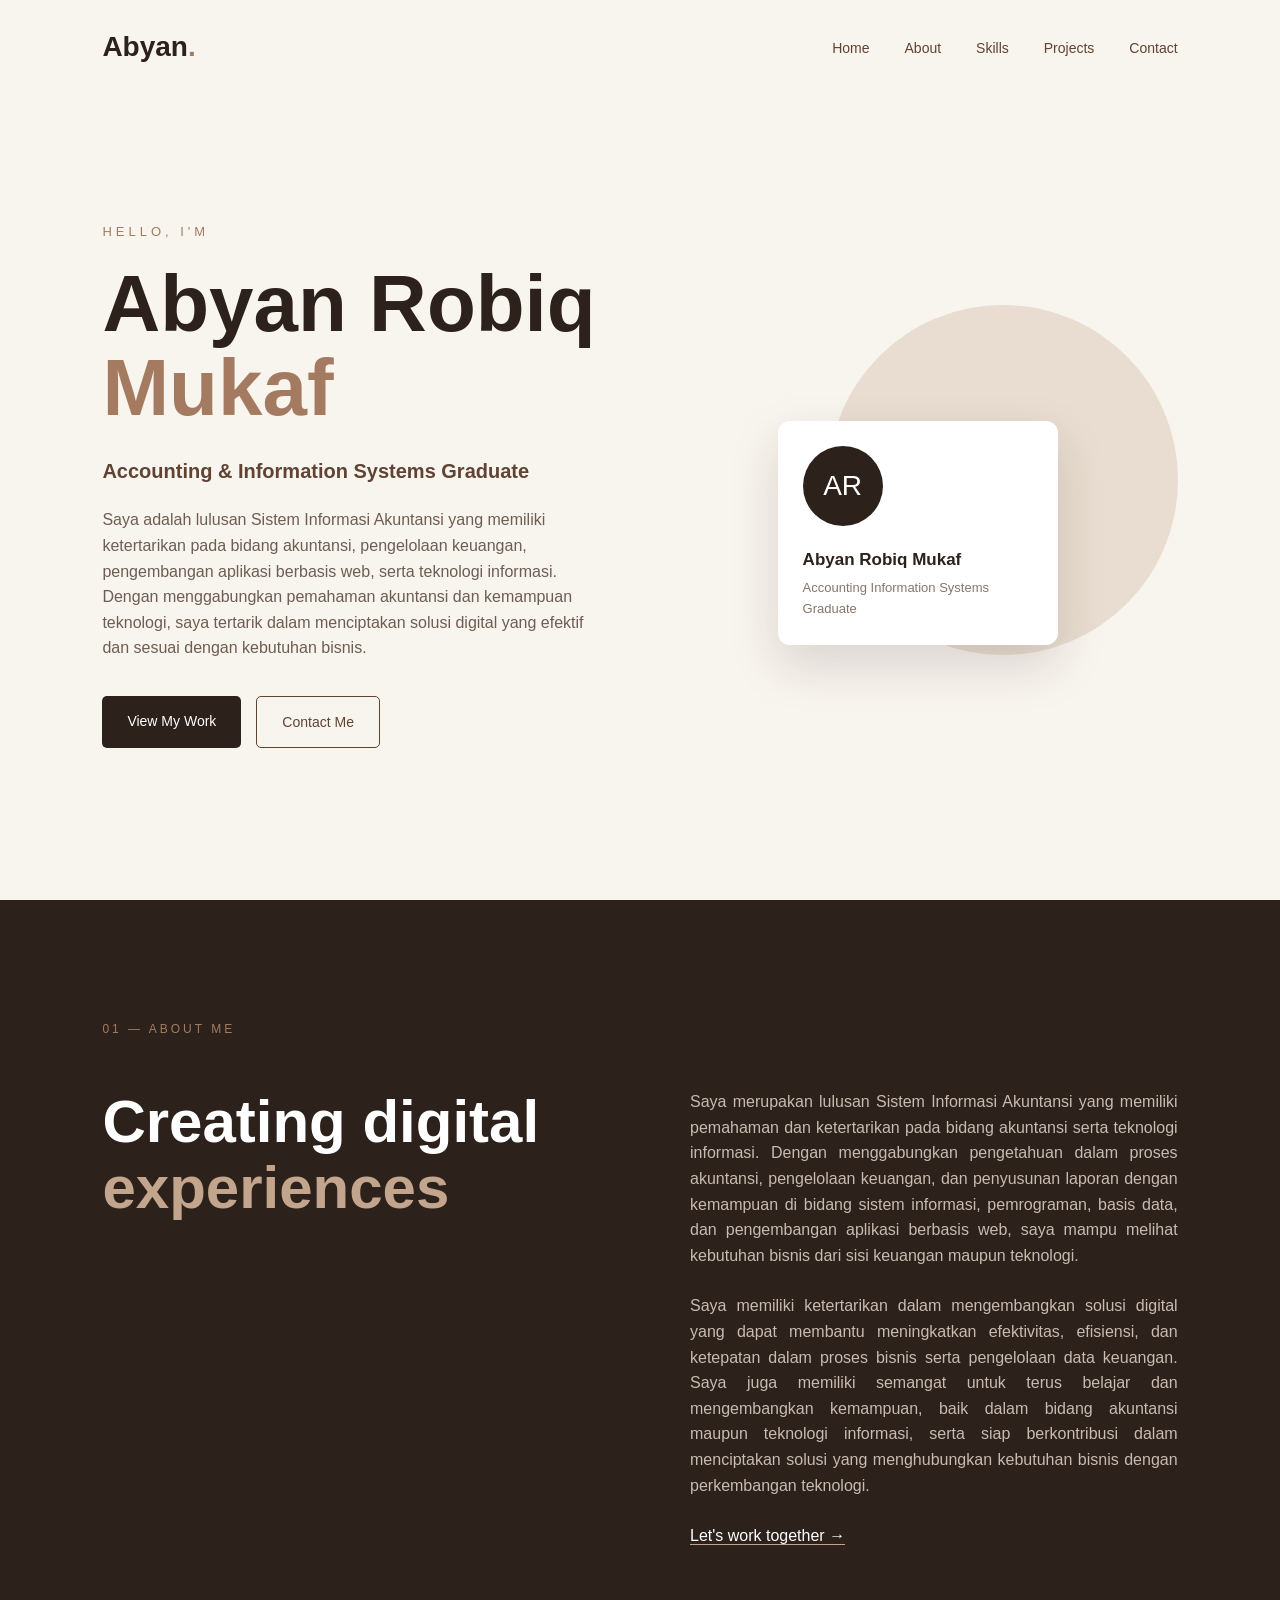
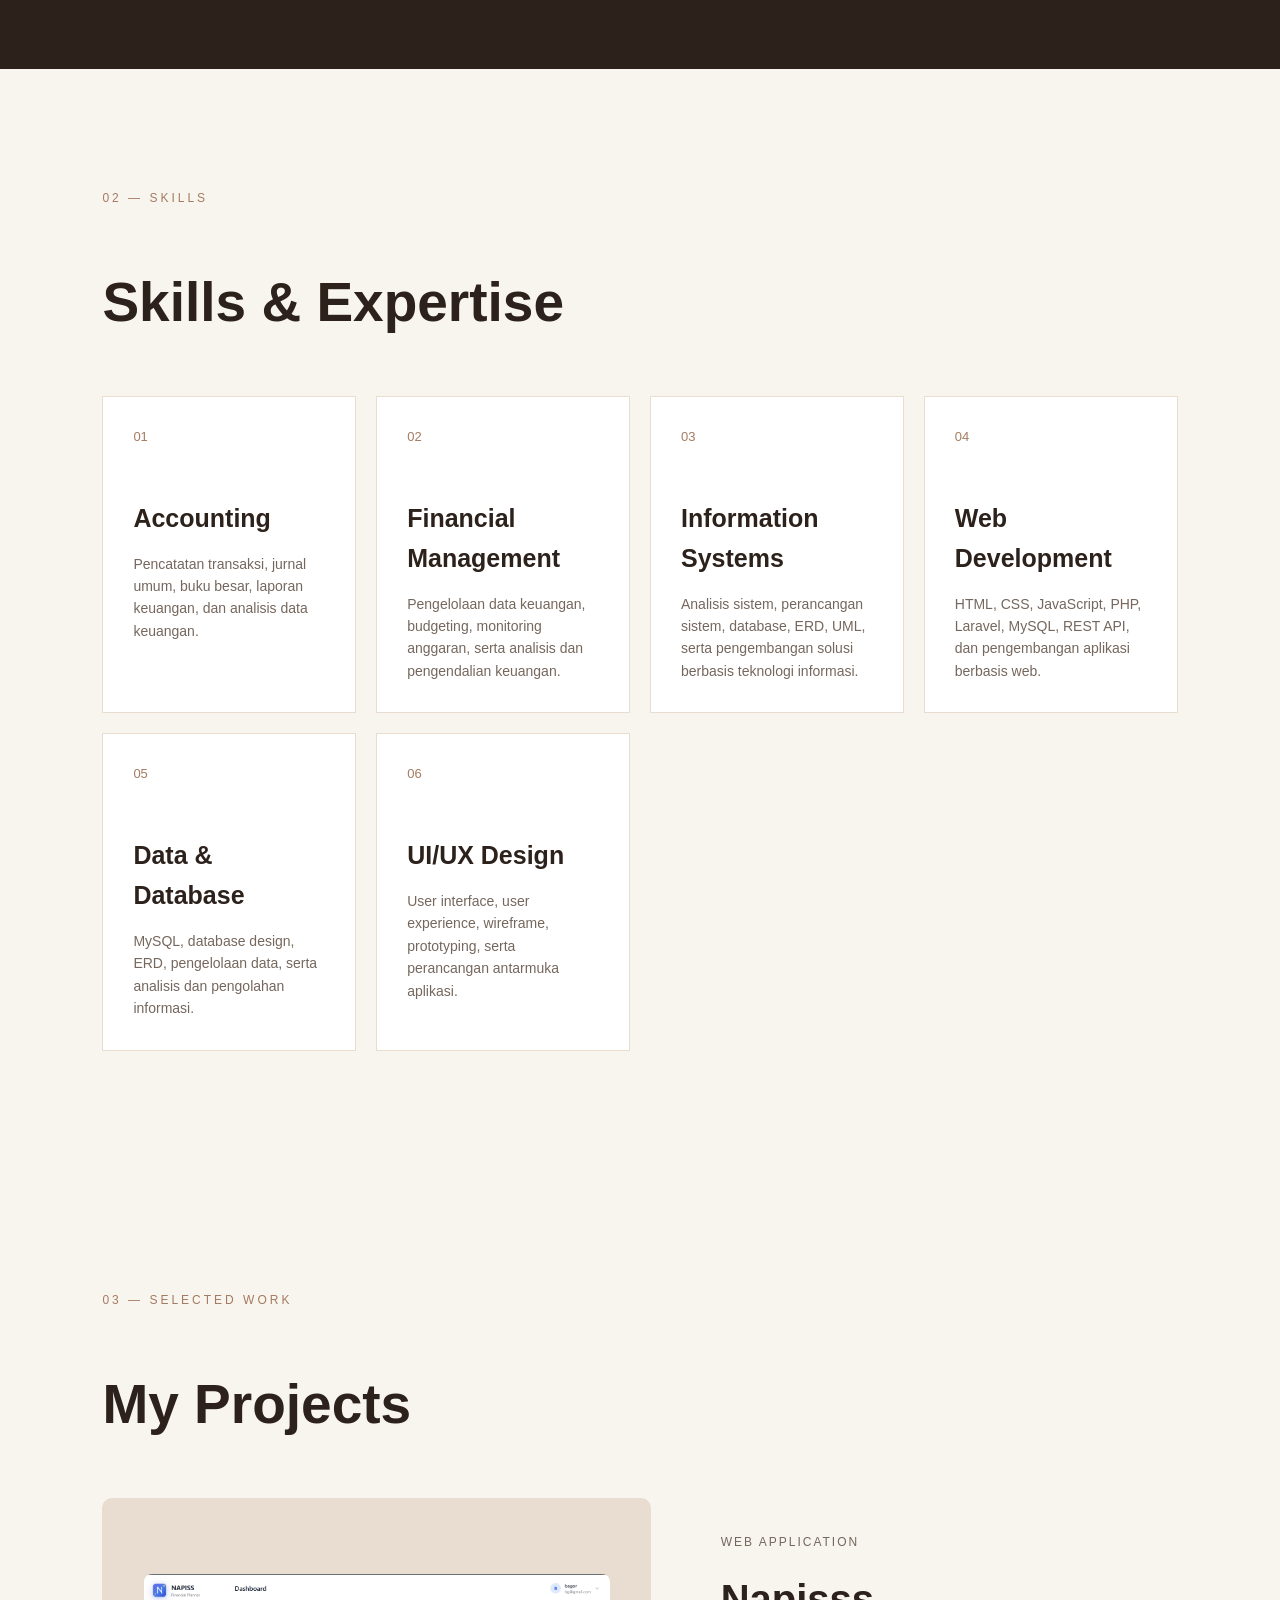
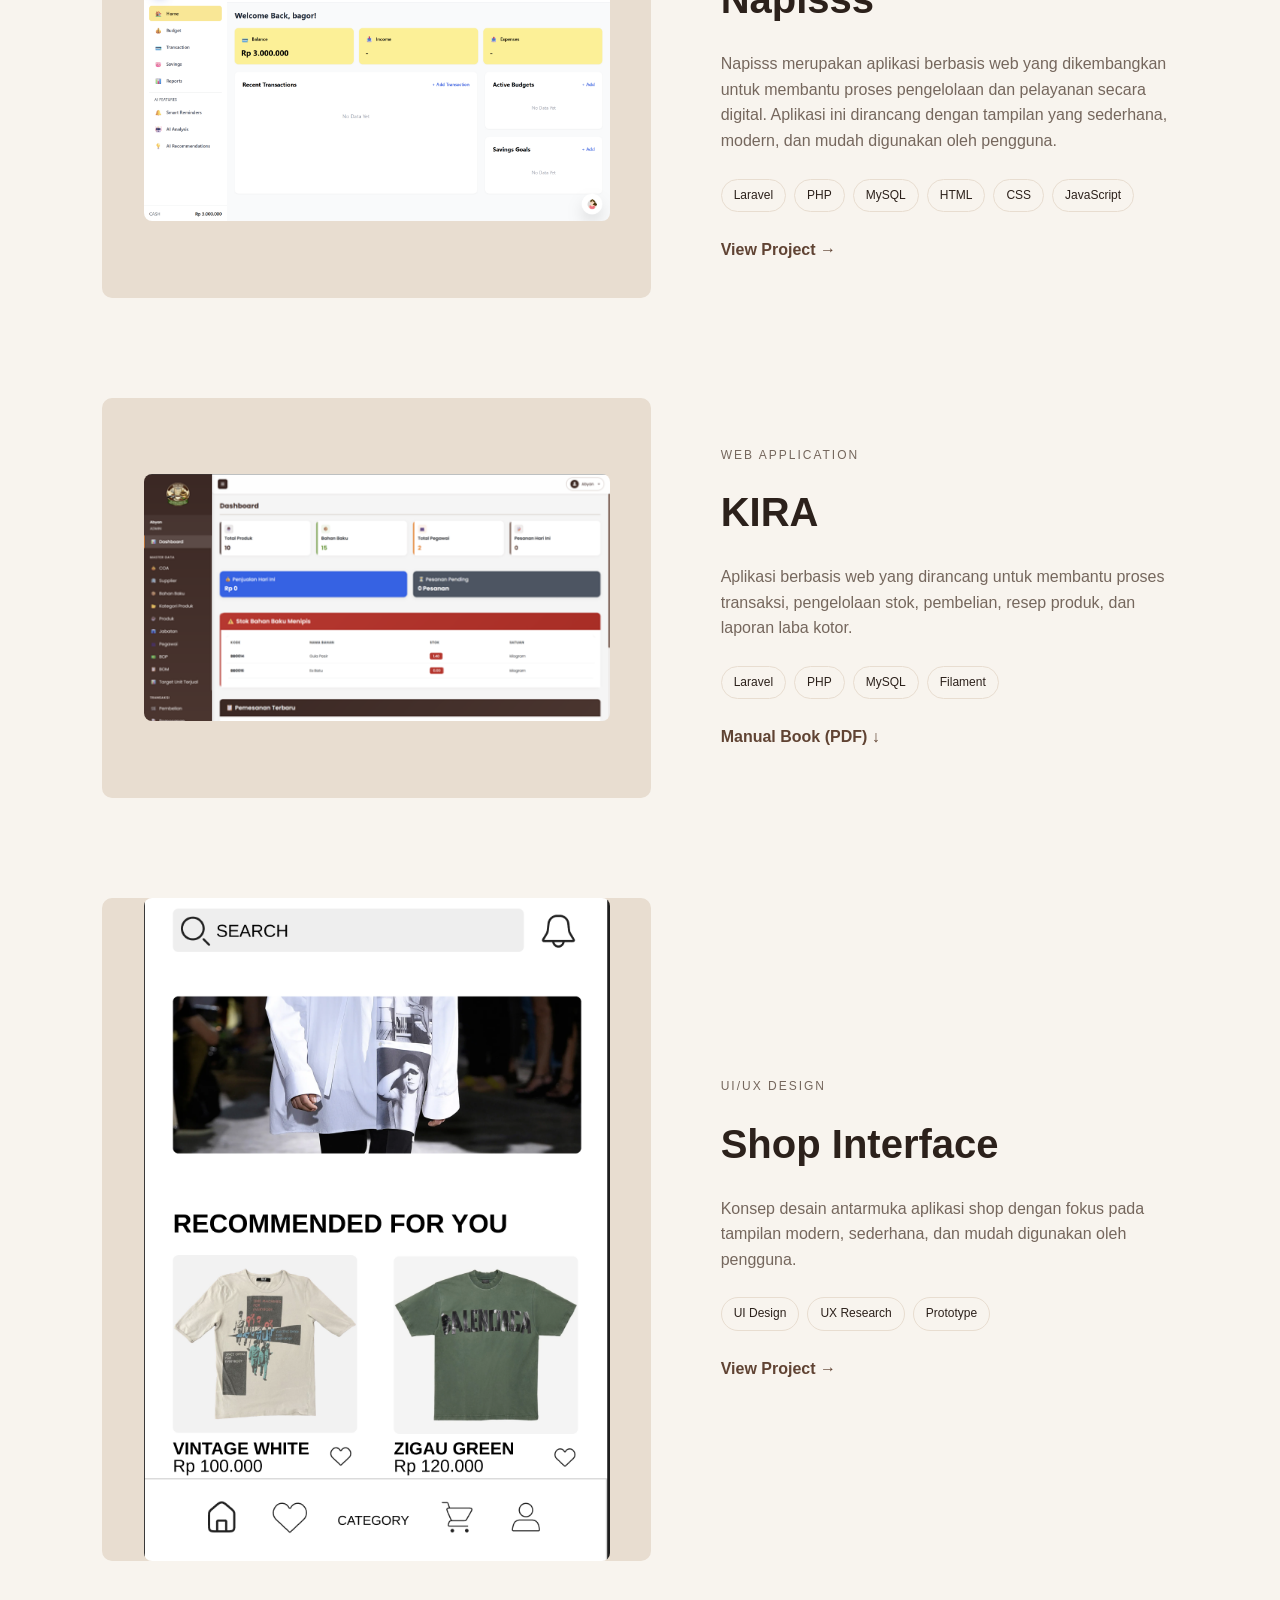
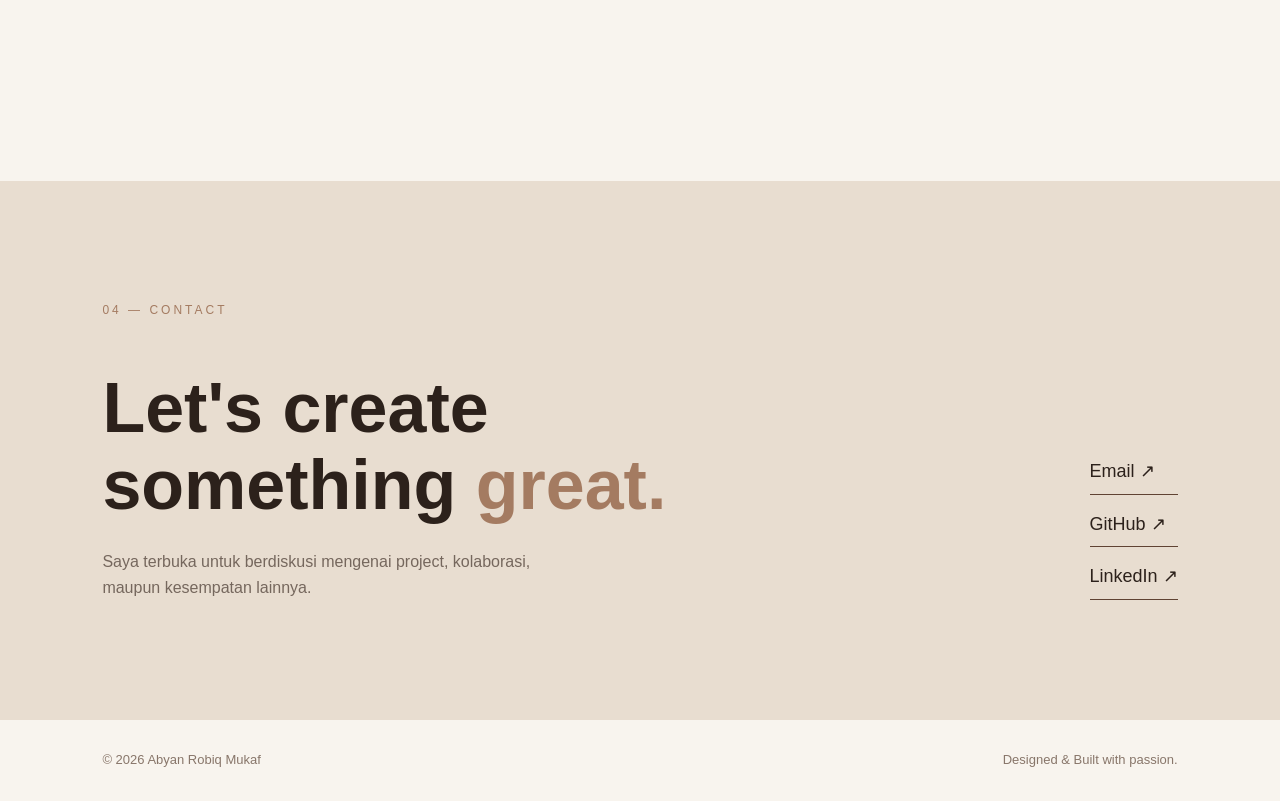
==== commit b53f0668: "up" ====
--- a/index.html
+++ b/index.html
@@ -330,7 +330,7 @@
                 </h3>
 
                 <p>
-                    Konsep desain antarmuka aplikasi coffee shop
+                    Konsep desain antarmuka aplikasi shop
                     dengan fokus pada tampilan modern, sederhana,
                     dan mudah digunakan oleh pengguna.
                 </p>
@@ -341,7 +341,7 @@
                     <span>Prototype</span>
                 </div>
 
-                <a href="https://www.figma.com/proto/pvRp755vyvvzU2hereXX3X/Shop?node-id=2-2&t=mJ1dwmHOrjZfnAiz-1&scaling=scale-down&content-scaling=fixed&page-id=0%3A1&starting-point-node-id=3%3A118&show-proto-sidebar=1" class="project-link">
+                <a href="https://www.figma.com/design/pvRp755vyvvzU2hereXX3X/Shop?node-id=47-130&t=53QLVbBZF7nFWA2R-1" class="project-link">
                     View Project →
                 </a>
 
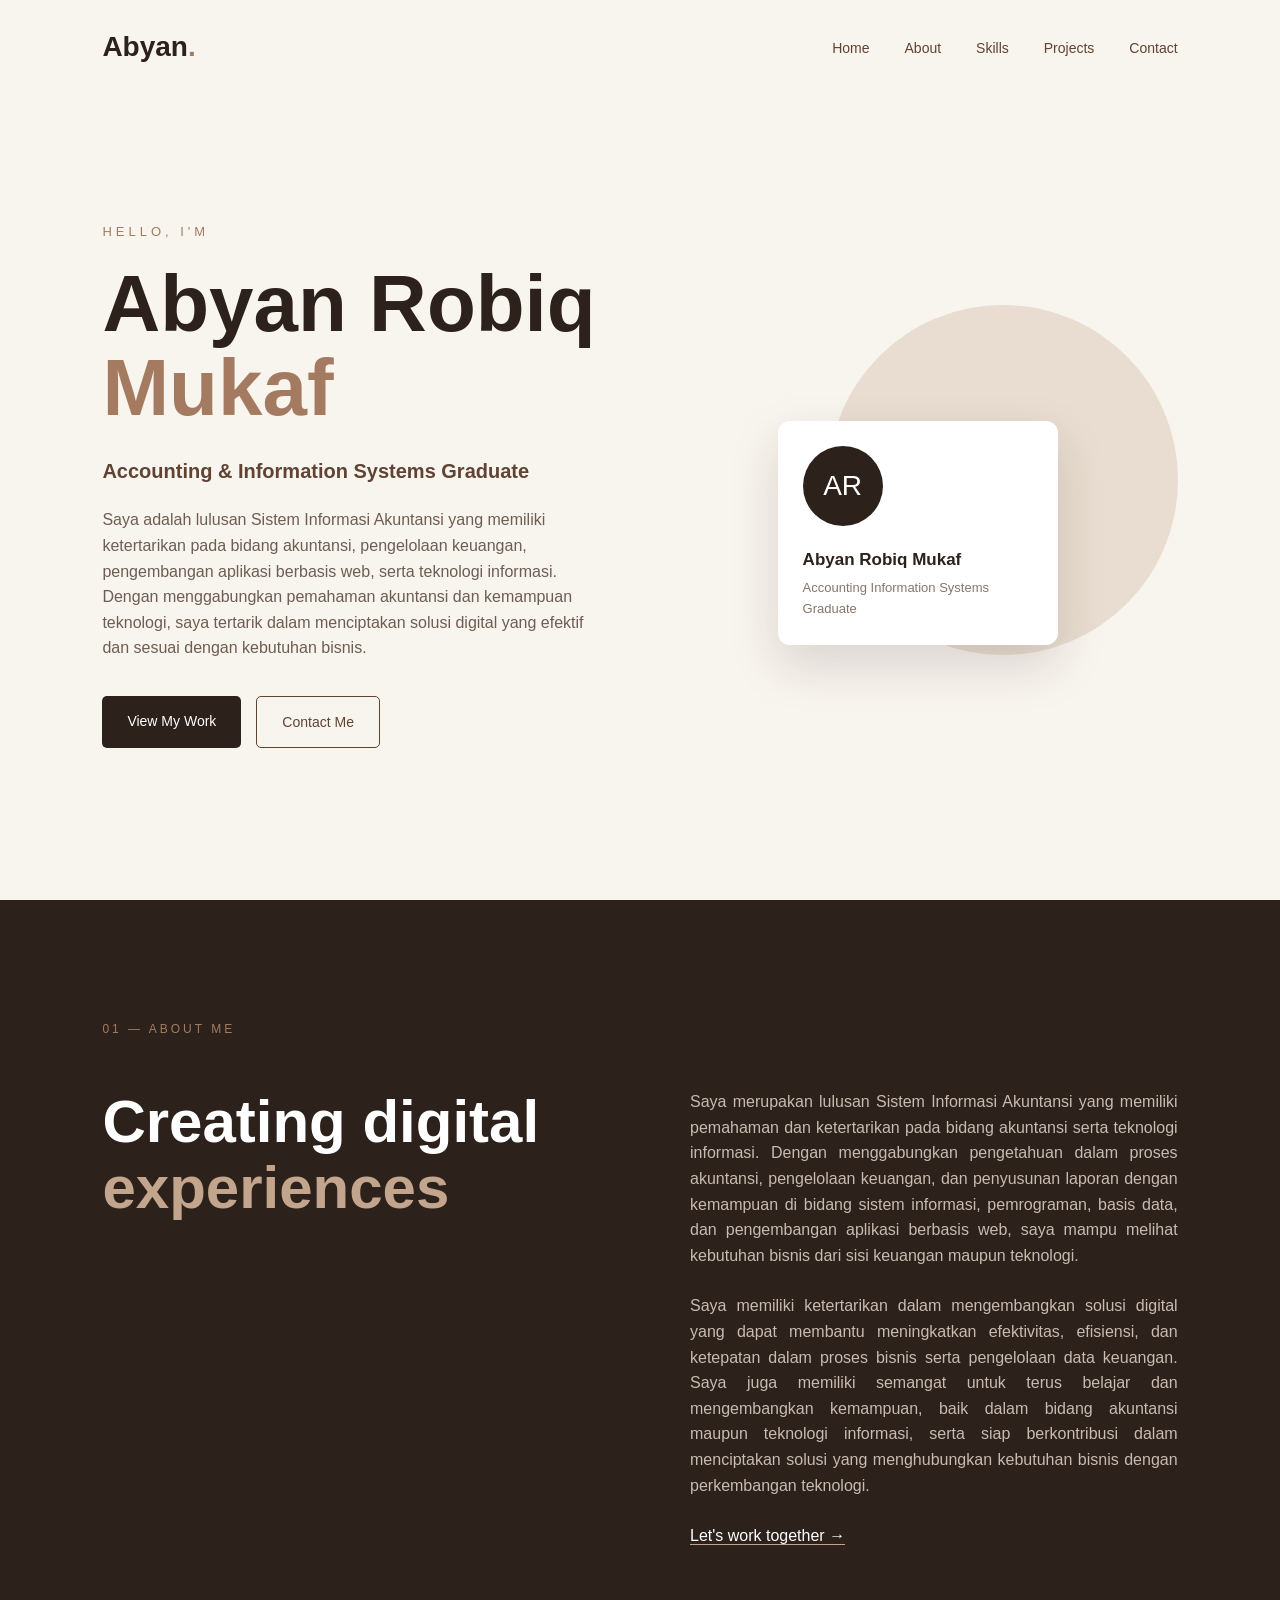
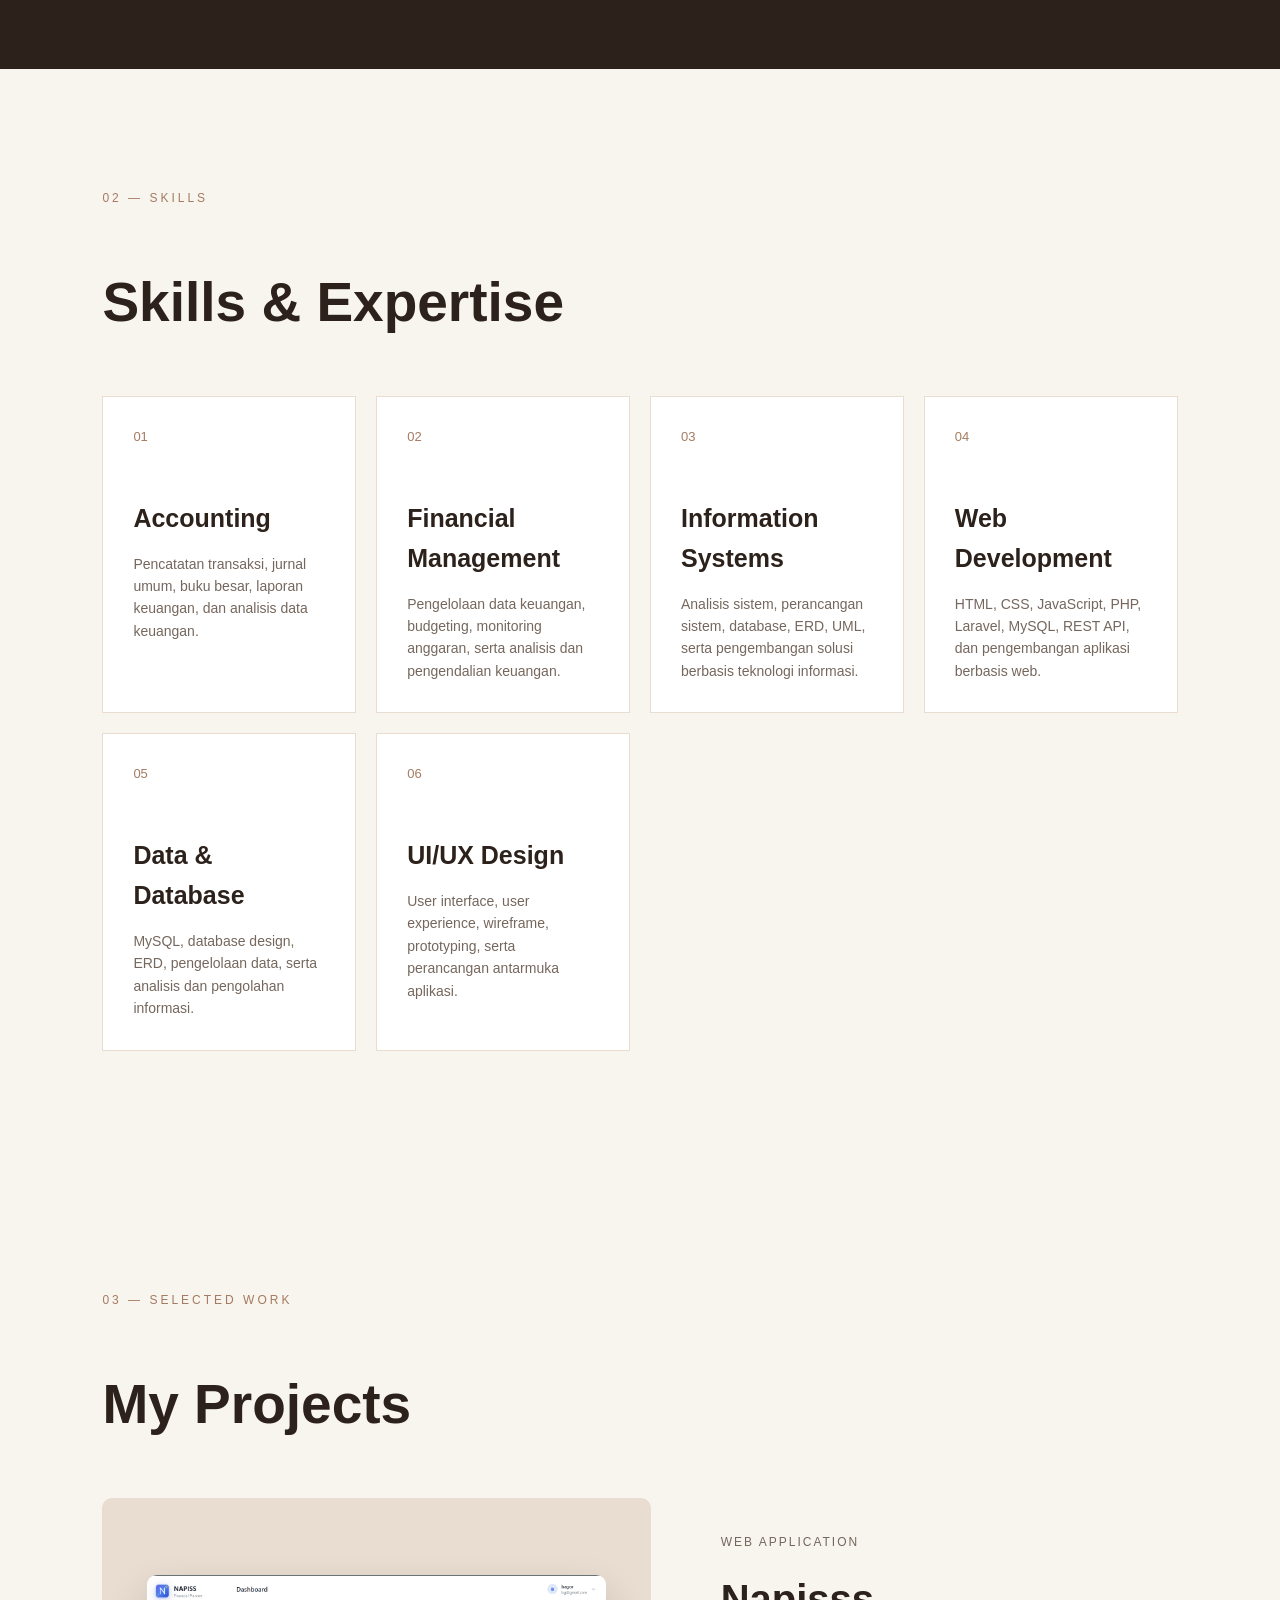
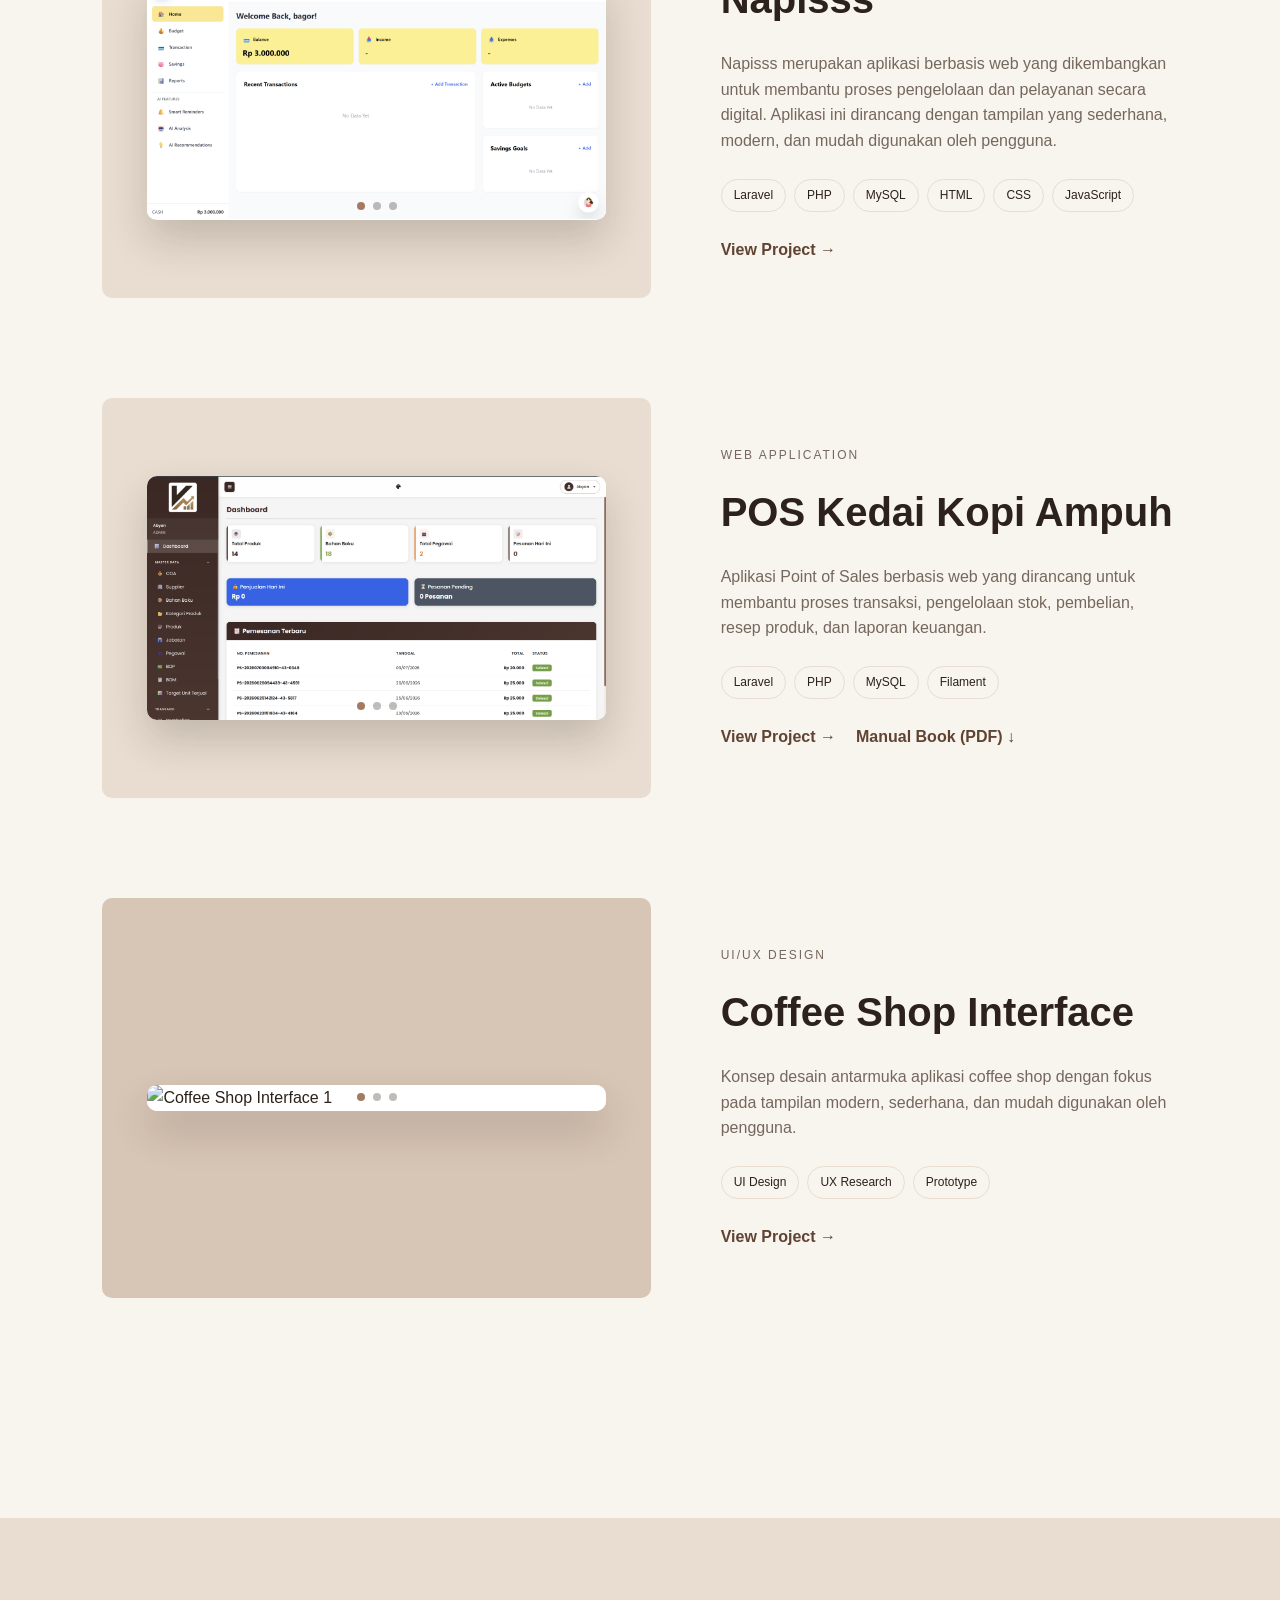
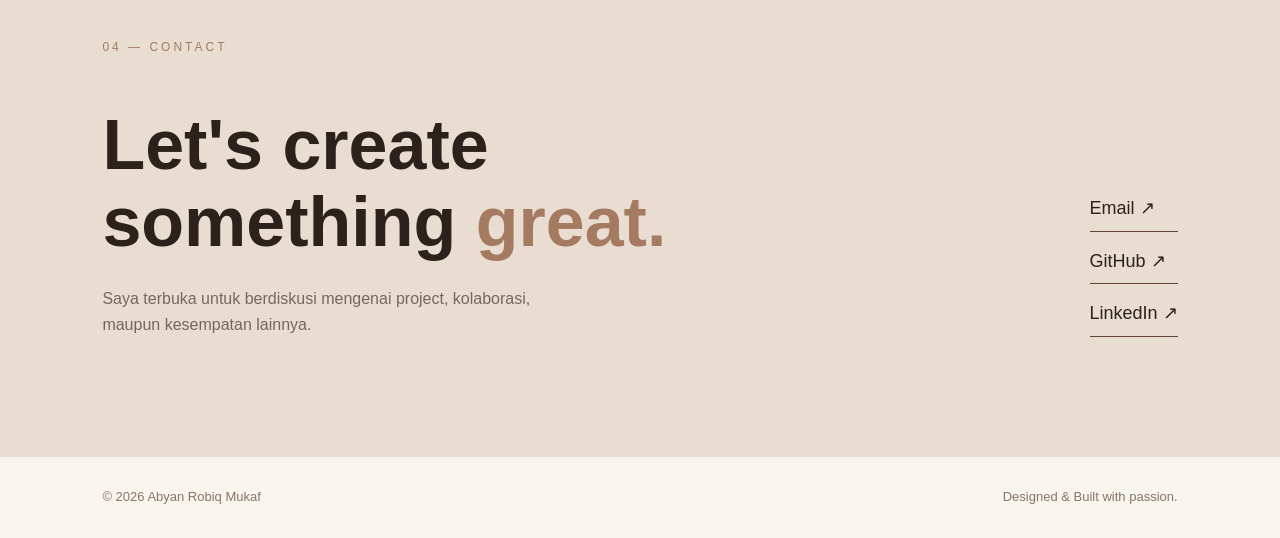
==== commit 28d1cb9e: "Fix slider CSS dan ukuran gambar project" ====
--- a/index.html
+++ b/index.html
@@ -225,7 +225,14 @@
 <div class="project-card">
 
     <div class="project-image project-one">
-        <img src="images/napiss-dashboard.png" alt="Napisss Dashboard Screenshot" class="project-screenshot">
+        <div class="project-slider">
+            <div class="slider-track">
+                <img src="images/napiss-1.png" alt="Napisss Dashboard 1" class="slide">
+                <img src="images/napiss-2.png" alt="Napisss Dashboard 2" class="slide">
+                <img src="images/napiss-3.png" alt="Napisss Dashboard 3" class="slide">
+            </div>
+            <div class="slider-dots"></div>
+        </div>
     </div>
 
 
@@ -273,9 +280,16 @@
         <!-- PROJECT 2 -->
         <div class="project-card">
 
-         <div class="project-image project-one">
-        <img src="images/kedaikopi.png" alt="KedaiKopi Dashboard Screenshot" class="project-screenshot">
-    </div>
+            <div class="project-image project-one">
+                <div class="project-slider">
+                    <div class="slider-track">
+                        <img src="images/pos-1.png" alt="POS Kedai Kopi Ampuh 1" class="slide">
+                        <img src="images/pos-2.png" alt="POS Kedai Kopi Ampuh 2" class="slide">
+                        <img src="images/pos-3.png" alt="POS Kedai Kopi Ampuh 3" class="slide">
+                    </div>
+                    <div class="slider-dots"></div>
+                </div>
+            </div>
 
 
             <div class="project-info">
@@ -285,13 +299,13 @@
                 </p>
 
                 <h3>
-                    KIRA
+                    POS Kedai Kopi Ampuh
                 </h3>
 
                 <p>
-                    Aplikasi berbasis web yang dirancang
+                    Aplikasi Point of Sales berbasis web yang dirancang
                     untuk membantu proses transaksi, pengelolaan stok,
-                    pembelian, resep produk, dan laporan laba kotor.
+                    pembelian, resep produk, dan laporan keuangan.
                 </p>
 
                 <div class="project-tech">
@@ -303,11 +317,15 @@
 
                 <div class="project-links">
 
-    <a href="docs/KIRA_Manual Book 2026.pdf" class="project-link" target="_blank">
-        Manual Book (PDF) ↓
-    </a>
-
-</div>
+                    <a href="project-pos.html" class="project-link">
+                        View Project →
+                    </a>
+
+                    <a href="docs/manual-book-pos-kedaikopi.pdf" class="project-link" target="_blank">
+                        Manual Book (PDF) ↓
+                    </a>
+
+                </div>
 
             </div>
 
@@ -316,9 +334,18 @@
         <!-- PROJECT 3 -->
         <div class="project-card">
 
-           <div class="project-image project-one">
-        <img src="images/Shop.png" alt="Shop Dashboard Screenshot" class="project-screenshot">
-    </div>
+            <div class="project-image project-two">
+                <div class="project-slider">
+                    <div class="slider-track">
+                        <img src="images/coffeeshop-1.png" alt="Coffee Shop Interface 1" class="slide">
+                        <img src="images/coffeeshop-2.png" alt="Coffee Shop Interface 2" class="slide">
+                        <img src="images/coffeeshop-3.png" alt="Coffee Shop Interface 3" class="slide">
+                    </div>
+                    <div class="slider-dots"></div>
+                </div>
+            </div>
+
+
             <div class="project-info">
 
                 <p class="project-category">
@@ -326,11 +353,11 @@
                 </p>
 
                 <h3>
-                    Shop Interface
+                    Coffee Shop Interface
                 </h3>
 
                 <p>
-                    Konsep desain antarmuka aplikasi shop
+                    Konsep desain antarmuka aplikasi coffee shop
                     dengan fokus pada tampilan modern, sederhana,
                     dan mudah digunakan oleh pengguna.
                 </p>
@@ -341,7 +368,7 @@
                     <span>Prototype</span>
                 </div>
 
-                <a href="https://www.figma.com/design/pvRp755vyvvzU2hereXX3X/Shop?node-id=47-130&t=53QLVbBZF7nFWA2R-1" class="project-link">
+                <a href="#" class="project-link">
                     View Project →
                 </a>
 
@@ -414,6 +441,7 @@
 
 
     <script src="script.js"></script>
+    <script src="slider.js"></script>
 
 </body>
-</html>
+</html>
--- a/style.css
+++ b/style.css
@@ -474,25 +474,89 @@
 color: #604333;
 font-weight: bold;
 }
-.project-image.project-one {
+
+.project-links {
+    display: flex;
+    gap: 20px;
+    flex-wrap: wrap;
+}
+
+/* =========================
+PROJECT IMAGE SLIDER
+========================= */
+
+.project-image.project-one,
+.project-image.project-two {
+    overflow: hidden;
+    position: relative;
+    display: flex;
+    align-items: center;
+    justify-content: center;
+    padding: 45px;
+}
+
+.project-slider {
+    width: 100%;
+    height: 100%;
+    position: relative;
     overflow: hidden;
     display: flex;
     align-items: center;
     justify-content: center;
-}
-
+    border-radius: 10px;
+    box-shadow: 0 20px 40px rgba(44, 33, 27, 0.2);
+    background: white;
+}
+
+.slider-track {
+    display: flex;
+    width: 100%;
+    height: 100%;
+    transition: transform 0.6s ease-in-out;
+}
+
+.slider-track .slide {
+    min-width: 100%;
+    max-width: 100%;
+    height: 100%;
+    object-fit: contain;
+    display: block;
+    flex-shrink: 0;
+    background: white;
+}
+
+.slider-dots {
+    position: absolute;
+    bottom: 10px;
+    left: 50%;
+    transform: translateX(-50%);
+    display: flex;
+    gap: 8px;
+    z-index: 5;
+}
+
+.slider-dot {
+    width: 8px;
+    height: 8px;
+    border-radius: 50%;
+    background: rgba(44, 33, 27, 0.3);
+    cursor: pointer;
+    transition: background 0.3s ease;
+}
+
+.slider-dot.active {
+    background: #a47b61;
+}
+
+/* Fallback: gambar tunggal (bukan slider), tetap dibatasi ukurannya */
 .project-screenshot {
-    width: 85%;
-    height: 85%;
+    width: 100%;
+    height: 100%;
     object-fit: contain;
     border-radius: 8px;
     display: block;
 }
-.project-links {
-    display: flex;
-    gap: 20px;
-    flex-wrap: wrap;
-}
+
 /* =========================
 CONTACT
 ========================= */
@@ -553,7 +617,6 @@
 
 @media (max-width: 900px) {
 
-```
 .header {
     padding: 20px 6%;
 }
@@ -634,7 +697,6 @@
     flex-direction: column;
     align-items: flex-start;
 }
-```
 
 }
 
@@ -644,7 +706,6 @@
 
 @media (max-width: 600px) {
 
-```
 body {
     overflow-x: hidden;
 }
@@ -779,6 +840,7 @@
 .project-image {
     min-height: 280px;
     width: 100%;
+    padding: 20px;
 }
 
 .project-info h3 {
@@ -851,3 +913,4 @@
     font-size: 12px;
 }
 
+}
